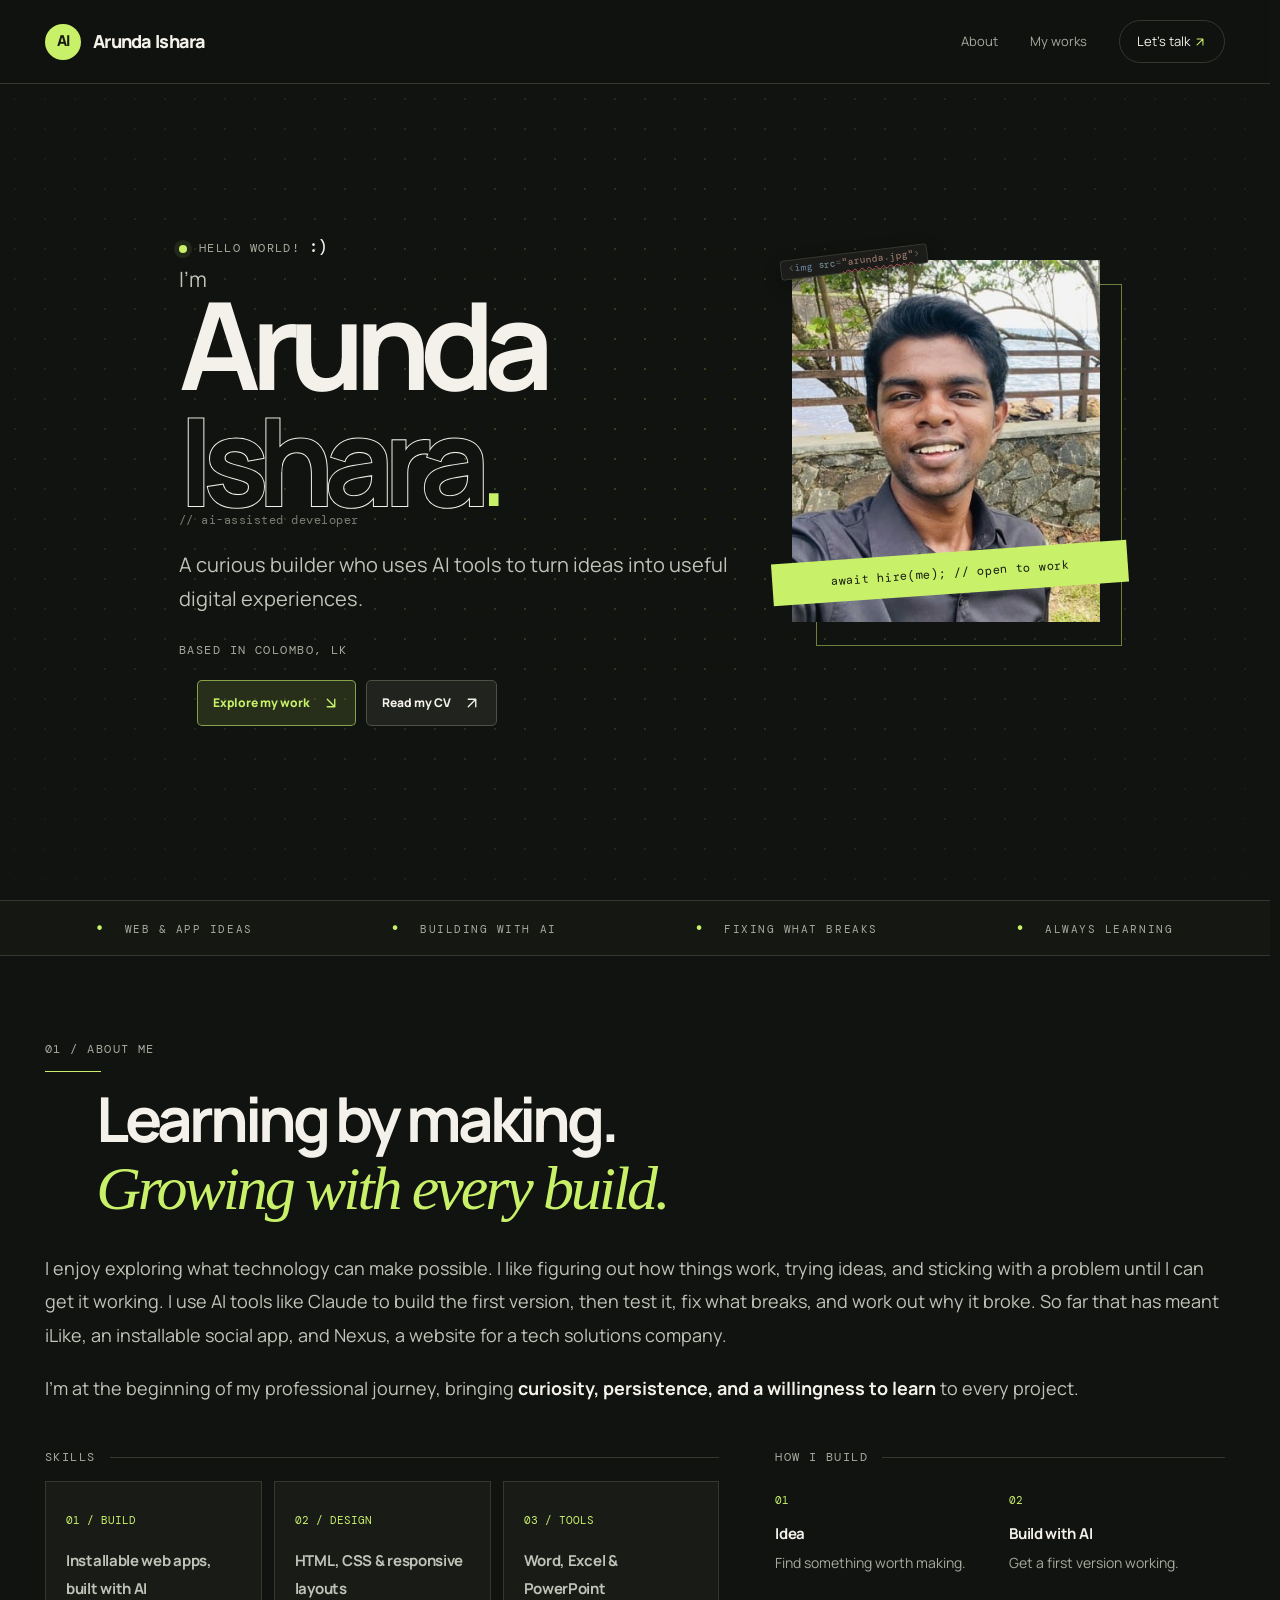
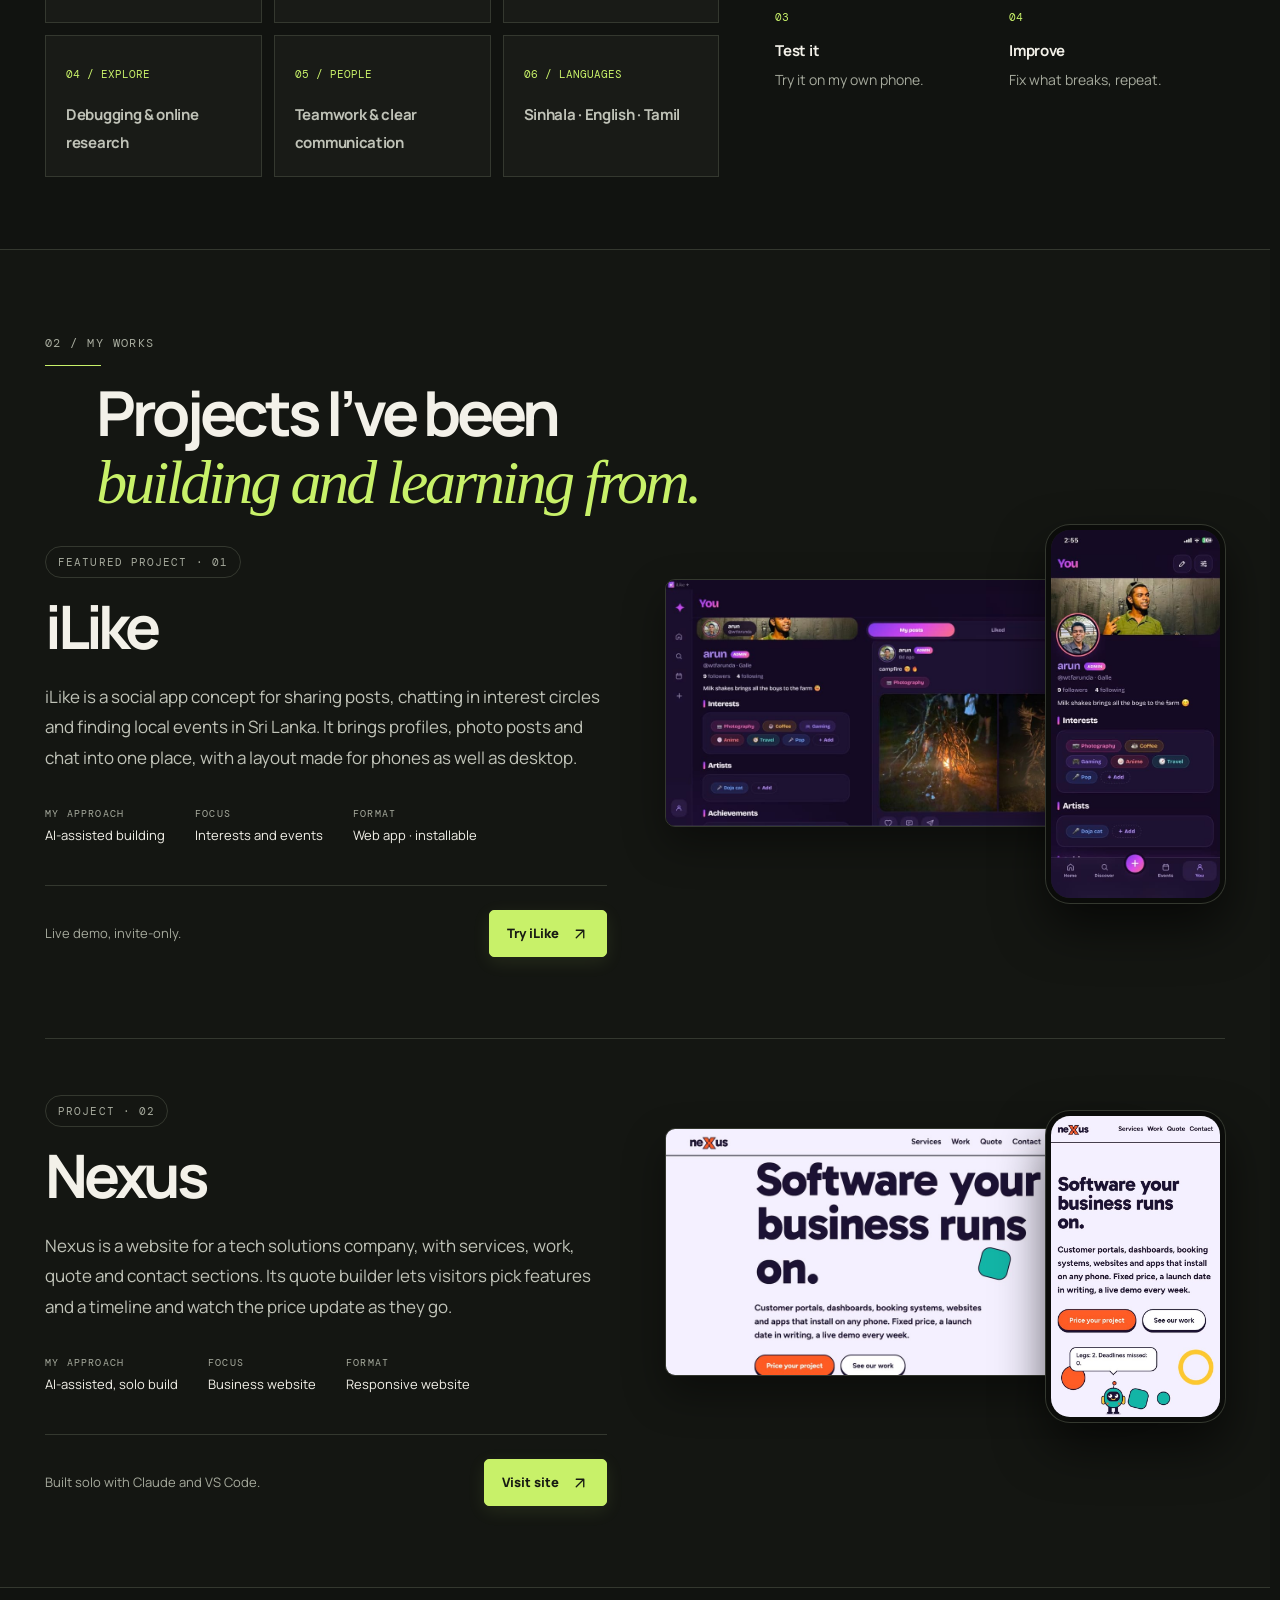
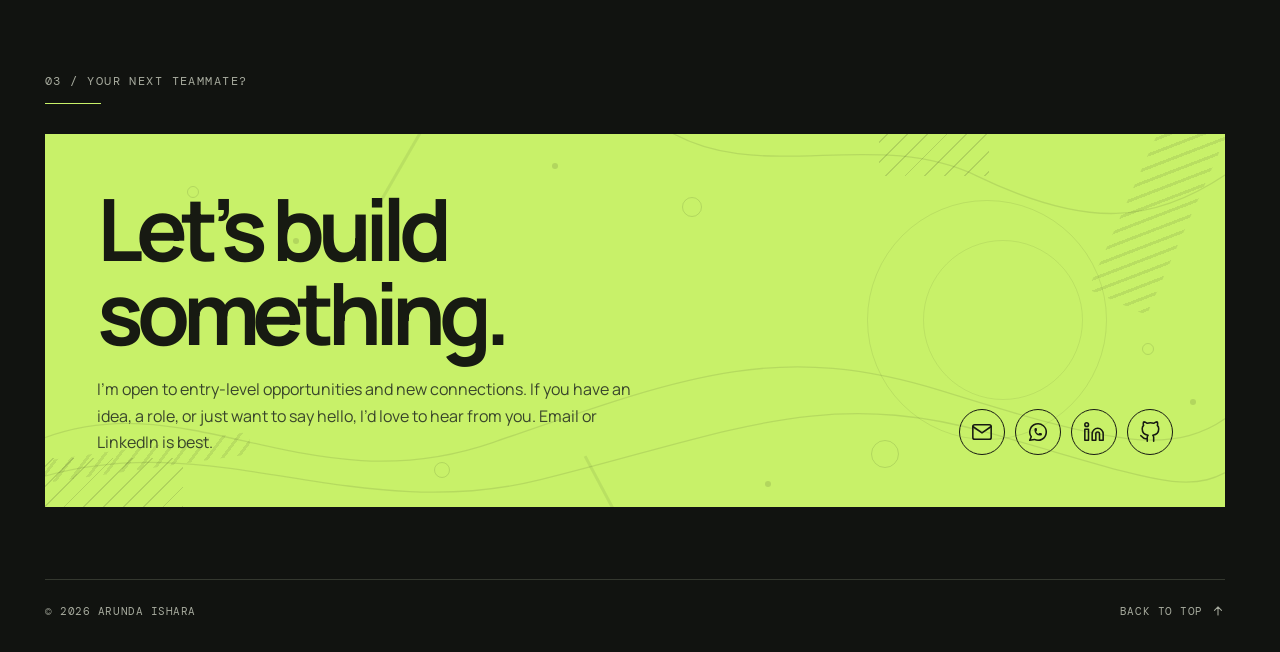
==== index.html @ 86726b2b "Add files via upload" ====
<!DOCTYPE html>
<html lang="en" class="no-js">
<head>
  <meta charset="utf-8">
  <script>
    // Hide reveal-on-scroll content only when JS runs; fall back to visible if main.js never loads
    document.documentElement.className = "js";
    setTimeout(function () {
      if (!window.__portfolioReady) document.documentElement.className = "no-js";
    }, 4000);
  </script>
  <meta name="viewport" content="width=device-width, initial-scale=1">
  <meta name="theme-color" content="#111310">
  <meta name="color-scheme" content="dark">
  <link rel="icon" href="assets/favicon.svg" type="image/svg+xml">
  <link rel="icon" href="assets/favicon-32.png" type="image/png" sizes="32x32">
  <link rel="apple-touch-icon" href="assets/apple-touch-icon.png">
  <link rel="manifest" href="manifest.webmanifest">

  <title>Arunda Ishara — AI-Assisted Developer</title>
  <meta name="description" content="Arunda Ishara from Colombo, Sri Lanka. I build web apps, websites and tools with AI. See iLike and my other work.">
  <meta property="og:title" content="Arunda Ishara — AI-Assisted Developer">
  <meta property="og:description" content="I build web apps, websites and tools with AI. See iLike and my other work.">
  <meta property="og:type" content="website">
  <meta property="og:site_name" content="Arunda Ishara">
  <meta name="twitter:card" content="summary_large_image">
  <meta name="twitter:title" content="Arunda Ishara — AI-Assisted Developer">
  <meta name="twitter:description" content="I build web apps, websites and tools with AI. See iLike and my other work.">
  <!-- Link preview (WhatsApp, Instagram, LinkedIn, etc.) -->
  <meta property="og:url" content="https://arund-dev.github.io/portfolio/">
  <meta property="og:image" content="https://arund-dev.github.io/portfolio/assets/og-image.jpg">
  <meta property="og:image:type" content="image/jpeg">
  <meta property="og:image:width" content="1200">
  <meta property="og:image:height" content="630">
  <meta property="og:image:alt" content="Arunda Ishara, AI-assisted developer from Colombo, Sri Lanka">
  <meta name="twitter:image" content="https://arund-dev.github.io/portfolio/assets/og-image.jpg">
  <link rel="canonical" href="https://arund-dev.github.io/portfolio/">
  <script type="application/ld+json">
  {
    "@context": "https://schema.org",
    "@type": "ProfilePage",
    "mainEntity": {
      "@type": "Person",
      "name": "Arunda Ishara",
      "alternateName": "Loganadan Arunda Ishara",
      "url": "https://arund-dev.github.io/portfolio/",
      "image": "https://arund-dev.github.io/portfolio/assets/photo.jpg",
      "jobTitle": "AI-Assisted Developer",
      "description": "AI-assisted developer from Colombo, Sri Lanka, building installable web apps with HTML, CSS, JavaScript and Supabase.",
      "address": { "@type": "PostalAddress", "addressLocality": "Colombo", "addressCountry": "LK" },
      "knowsAbout": ["Web development", "Progressive web apps", "HTML", "CSS", "JavaScript", "Supabase"],
      "knowsLanguage": ["Sinhala", "English", "Tamil"],
      "sameAs": [
        "https://www.linkedin.com/in/arund-dev",
        "https://github.com/arund-dev"
      ]
    }
  }
  </script>

  <link rel="preconnect" href="https://fonts.googleapis.com">
  <link rel="preconnect" href="https://fonts.gstatic.com" crossorigin>
  <!-- fonts load without blocking the first paint -->
  <link rel="stylesheet" href="https://fonts.googleapis.com/css2?family=Caveat:wght@600&family=DM+Mono:wght@400;500&family=Manrope:wght@400;500;600;700;800&family=Noto+Sans+Sinhala:wght@400&family=Noto+Sans+Tamil:wght@400&display=swap" media="print" onload="this.media='all'">
  <noscript><link rel="stylesheet" href="https://fonts.googleapis.com/css2?family=Caveat:wght@600&family=DM+Mono:wght@400;500&family=Manrope:wght@400;500;600;700;800&family=Noto+Sans+Sinhala:wght@400&family=Noto+Sans+Tamil:wght@400&display=swap"></noscript>
  <link rel="stylesheet" href="styles.css">
  <script src="main.js" defer></script>
</head>
<body>
  <a class="skip-link" href="#content">Skip to content</a>

  <!-- SVG icon sprite -->
  <svg width="0" height="0" style="position:absolute" aria-hidden="true" focusable="false">
    <symbol id="i-arrow-up-right" viewBox="0 0 24 24"><path d="M7 17 17 7M7 7h10v10"/></symbol>
    <symbol id="i-arrow-down-right" viewBox="0 0 24 24"><path d="M7 7 17 17M7 17h10V7"/></symbol>
    <symbol id="i-arrow-up" viewBox="0 0 24 24"><path d="M12 19V5m-6 6 6-6 6 6"/></symbol>
    <symbol id="i-mail" viewBox="0 0 24 24"><path d="M4 4h16c1.1 0 2 .9 2 2v12c0 1.1-.9 2-2 2H4c-1.1 0-2-.9-2-2V6c0-1.1.9-2 2-2z"/><path d="m22 6-10 7L2 6"/></symbol>
    <symbol id="i-linkedin" viewBox="0 0 24 24"><path d="M16 8a6 6 0 0 1 6 6v7h-4v-7a2 2 0 0 0-2-2 2 2 0 0 0-2 2v7h-4v-7a6 6 0 0 1 6-6z"/><rect x="2" y="9" width="4" height="12"/><circle cx="4" cy="4" r="2"/></symbol>
    <symbol id="i-github" viewBox="0 0 24 24"><path d="M9 19c-5 1.5-5-2.5-7-3m14 6v-3.87a3.37 3.37 0 0 0-.94-2.61c3.14-.35 6.44-1.54 6.44-7A5.44 5.44 0 0 0 20 4.77 5.07 5.07 0 0 0 19.91 1S18.73.65 16 2.48a13.38 13.38 0 0 0-7 0C6.27.65 5.09 1 5.09 1A5.07 5.07 0 0 0 5 4.77a5.44 5.44 0 0 0-1.5 3.78c0 5.42 3.3 6.61 6.44 7A3.37 3.37 0 0 0 9 18.13V22"/></symbol>
    <symbol id="i-whatsapp" viewBox="0 0 24 24"><path d="M3 21l1.65-3.8a9 9 0 1 1 3.4 2.9L3 21"/><path d="M9 10a.5.5 0 0 0 1 0V9a.5.5 0 0 0-1 0v1a5 5 0 0 0 5 5h1a.5.5 0 0 0 0-1h-1a.5.5 0 0 0 0 1"/></symbol>
  </svg>

  <header>
    <div class="wrap nav">
      <a class="brand" href="#top" aria-label="Arunda Ishara, home">
        <span class="brandmark">AI</span>
        <span>Arunda Ishara</span>
      </a>
      <nav class="navlinks" aria-label="Main navigation">
        <a href="#about">About</a>
        <a href="#work">My works</a>
        <a class="nav-cta" href="#contact">
          Let’s talk
          <svg class="icon accent" aria-hidden="true"><use href="#i-arrow-up-right"/></svg>
        </a>
      </nav>
    </div>
  </header>

  <main id="top">

    <!-- Intro -->
    <section class="intro" id="content" tabindex="-1" aria-label="Introduction">
      <div class="hero-bg" aria-hidden="true">
        <div class="hero-grid"></div>
        <div class="hero-glow"></div>
        <pre class="hero-code"><code><span class="c">&lt;!-- index.html --&gt;</span>
&lt;<span class="k">section</span> <span class="p">class</span>=<span class="s">"intro"</span>&gt;
  &lt;<span class="k">h1</span>&gt;Arunda Ishara&lt;/<span class="k">h1</span>&gt;
  &lt;<span class="k">p</span>&gt;curious builder&lt;/<span class="k">p</span>&gt;
&lt;/<span class="k">section</span>&gt;

<span class="c">// idea.js</span>
<span class="k">async function</span> <span class="f">buildIdea</span>(idea) {
  <span class="k">const</span> app = <span class="k">await</span> ai.<span class="f">assist</span>(idea);

  <span class="k">while</span> (!app.<span class="bug" data-fix="works" data-at=".06">wroks</span>) {
    app.<span class="f">test</span>();
    app.<span class="bug" data-fix="improve" data-at=".18">imporve</span>();
  }

  <span class="k">return</span> app.<span class="f">ship</span><span class="bug" data-fix="()" data-at=".3">(</span>;
}

<span class="c">/* styles.css */</span>
.portfolio {
  <span class="p">display</span>: <span class="bug" data-fix="grid" data-at=".42">gird</span>;
  <span class="p">gap</span>: <span class="s">24px</span>;
  <span class="p">color</span>: <span class="bug" data-fix="var(--accent)" data-at=".54">var(--acent)</span>;
}

<span class="k">const</span> me = {
  name: <span class="s">"Arunda Ishara"</span>,
  tools: [<span class="s">"AI"</span>, <span class="s">"curiosity"</span>],
  next: <span class="bug" data-fix="true" data-at=".66">ture</span>,
};

<span class="c">// TODO:</span> <span class="bug" data-fix="ship it ✓" data-at=".8">fix everything</span>
<span class="f">buildIdea</span>(me)<span class="bug" data-fix=".then(ship)" data-at=".92">.then(shpi)</span>;
<span class="term" data-text="npm run ship  ✓ shipped"></span><span class="caret"></span></code></pre>
      </div>
      <div class="wrap hero">
        <div class="hero-content">
          <div class="eyebrow mono"><span class="dot"></span>HELLO WORLD! <span class="face">:)</span></div>
          <p class="hero-im">I’m</p>
          <h1>Arunda<br><span class="outline">Ishara</span><span class="accent name-dot" aria-hidden="true">.</span></h1>
          <span class="code-comment" aria-hidden="true">// ai-assisted developer</span>
          <p class="hero-copy">
            A curious builder who uses AI tools to turn ideas into useful digital experiences.
          </p>
          <div class="hero-note mono">BASED IN COLOMBO, LK</div>
          <div class="hero-actions hero-actions--desk">
            <a class="button" href="#work">
              Explore my work
              <svg class="icon icon--lg" aria-hidden="true"><use href="#i-arrow-down-right"/></svg>
            </a>
            <a class="button secondary" href="assets/arunda-ishara-cv.pdf" target="_blank" rel="noopener noreferrer">
              Read my CV
              <svg class="icon icon--lg" aria-hidden="true"><use href="#i-arrow-up-right"/></svg>
            </a>
          </div>
        </div>

        <div class="hero-visual">
          <div class="portrait-wrap">
            <div class="portrait-frame"><img class="portrait" src="assets/photo.jpg" fetchpriority="high" width="800" height="940" alt="Portrait of Arunda Ishara with the sea behind him"></div>
            <span class="portrait-label" data-text="await hire(me); // plzz.."><span class="t-a">await hire(me); // open to work</span><span class="t-b" aria-hidden="true">await hire(me); // plzz..🥲</span></span>
            <span class="portrait-code" aria-hidden="true"><span class="c-punct">&lt;</span><span class="c-tag">img</span> <span class="c-attr">src</span><span class="c-punct">=</span><span class="c-str squiggle">"arunda.jpg"</span><span class="c-punct">&gt;</span></span>
          </div>
          <div class="hero-actions">
            <a class="button" href="#work">
              Explore my work
              <svg class="icon icon--lg" aria-hidden="true"><use href="#i-arrow-down-right"/></svg>
            </a>
            <a class="button secondary" href="assets/arunda-ishara-cv.pdf" target="_blank" rel="noopener noreferrer">
              Read my CV
              <svg class="icon icon--lg" aria-hidden="true"><use href="#i-arrow-up-right"/></svg>
            </a>
          </div>
        </div>
      </div>
    </section>

    <!-- Ticker -->
    <div class="ticker" role="group" aria-label="Skills and interests">
      <div class="wrap ticker-track">
        <span><b aria-hidden="true">•</b> WEB &amp; APP IDEAS</span>
        <span><b aria-hidden="true">•</b> BUILDING WITH AI</span>
        <span><b aria-hidden="true">•</b> FIXING WHAT BREAKS</span>
        <span><b aria-hidden="true">•</b> ALWAYS LEARNING</span>
      </div>
    </div>

    <!-- About -->
    <section class="content-section" id="about">
      <div class="wrap">
        <div class="section-head reveal">
          <div class="section-no mono">01 / ABOUT ME</div>
          <h2 class="section-title">Learning by making.<br><em>Growing with every build.</em></h2>
        </div>

        <div class="about-grid">
          <div class="about-copy reveal">
            <p>I enjoy exploring what technology can make possible. I like figuring out how things work, trying ideas, and sticking with a problem until I can get it working. I use AI tools like Claude to build the first version, then test it, fix what breaks, and work out why it broke. So far that has meant iLike, an installable social app, and Nexus, a website for a tech solutions company.</p>
            <p>I’m at the beginning of my professional journey, bringing <strong>curiosity, persistence, and a willingness to learn</strong> to every project.</p>

            <div class="about-cols">
            <div class="about-col">
            <h3 class="skills-title mono">How I build</h3>
            <ol class="how stagger">
              <li><span class="num">01</span><h4>Idea</h4><p>Find something worth making.</p></li>
              <li><span class="num">02</span><h4>Build with AI</h4><p>Get a first version working.</p></li>
              <li><span class="num">03</span><h4>Test it</h4><p>Try it on my own phone.</p></li>
              <li><span class="num">04</span><h4>Improve</h4><p>Fix what breaks, repeat.</p></li>
            </ol>

            </div>

            <div class="about-col">
            <h3 class="skills-title mono">Skills</h3>
            <div class="skill-grid stagger">
              <div class="skill">
                <span class="num">01 / BUILD</span>
                <h4><button class="skill-btn" type="button" aria-expanded="false" aria-controls="tip-build">Installable web apps, built with AI</button></h4>
                <div class="tip" id="tip-build" data-code="app.improve();
// TODO: ship it">
                  <p>Prompt, build, test, repeat. iLike runs as an installable app with a database behind it (Supabase).</p>
                </div>
              </div>
              <div class="skill">
                <span class="num">02 / DESIGN</span>
                <h4><button class="skill-btn" type="button" aria-expanded="false" aria-controls="tip-design">HTML, CSS &amp; responsive layouts</button></h4>
                <div class="tip" id="tip-design" data-code="@media (max-width: 560px)
{ .grid { gap: 8px } }">
                  <p>One layout that holds up on a small phone and a wide monitor. HTML and CSS fundamentals, and a lot of resizing the window.</p>
                </div>
              </div>
              <div class="skill">
                <span class="num">03 / TOOLS</span>
                <h4><button class="skill-btn" type="button" aria-expanded="false" aria-controls="tip-tools">Word, Excel &amp; PowerPoint</button></h4>
                <div class="tip" id="tip-tools" data-code="=SUM(B2:B9)
=AVERAGE(C2:C9)">
                  <p>Documents, spreadsheets and slide decks that are tidy, clear and finished on time.</p>
                </div>
              </div>
              <div class="skill">
                <span class="num">04 / EXPLORE</span>
                <h4><button class="skill-btn" type="button" aria-expanded="false" aria-controls="tip-explore">Debugging &amp; online research</button></h4>
                <div class="tip" id="tip-explore" data-code="try { fix(); }
catch { search(); }">
                  <p>When something breaks I read the docs, search for answers, and keep trying until it runs.</p>
                </div>
              </div>
              <div class="skill">
                <span class="num">05 / PEOPLE</span>
                <h4><button class="skill-btn" type="button" aria-expanded="false" aria-controls="tip-people">Teamwork &amp; clear communication</button></h4>
                <div class="tip" id="tip-people" data-code="git pull --rebase
// stay in sync">
                  <p>I listen first, ask when I’m unsure, and keep people updated on how things are going.</p>
                </div>
              </div>
              <div class="skill">
                <span class="num">06 / LANGUAGES</span>
                <h4><button class="skill-btn" type="button" aria-expanded="false" aria-controls="tip-lang">Sinhala · English · Tamil</button></h4>
                <div class="tip" id="tip-lang" data-code="say(&quot;ආයුබෝවන්&quot;);
say(&quot;வணக்கம்&quot;);">
                  <p>I can work and chat in all three, which helps when talking to different people.</p>
                </div>
              </div>
            </div>
            </div>
            </div>
          </div>
        </div>
      </div>
    </section>

    <!-- Work -->
    <section class="content-section" id="work">
      <div class="wrap">
        <div class="section-head reveal">
          <div class="section-no mono">02 / MY WORKS</div>
          <h2 class="section-title">Projects I’ve been<br><em>building and learning from.</em></h2>
        </div>

        <article class="project reveal">
          <span class="project-tag">FEATURED PROJECT · 01</span>

          <div class="project-title">
            <h3>iLike</h3>
          </div>

          <p class="project-description">
            iLike is a social app concept for sharing posts, chatting in interest circles and finding local events in Sri Lanka. It brings profiles, photo posts and chat into one place, with a layout made for phones as well as desktop.
          </p>

          <div class="project-meta">
            <div><span>MY APPROACH</span><span>AI-assisted building</span></div>
            <div><span>FOCUS</span><span>Interests and events</span></div>
            <div><span>FORMAT</span><span>Web app · installable</span></div>
          </div>

          <div class="project-showcase">
            <div class="shot-desktop">
              <button class="shot-open" type="button" aria-label="Enlarge screenshot: iLike on desktop">
                <img src="assets/ilike-desktop.jpg" width="1100" height="578" alt="iLike desktop profile with a post and photos" loading="lazy">
              </button>
            </div>
            <div class="shot-phone">
              <button class="shot-open" type="button" aria-label="Enlarge screenshot: iLike on mobile">
                <img src="assets/ilike-profile.jpg" width="440" height="953" alt="iLike mobile profile screen showing interests and artists" loading="lazy">
              </button>
            </div>
          </div>

          <div class="project-bottom">
            <p>Live demo, invite-only.</p>
            <a class="text-link" href="https://iliketeam.github.io/landing/" target="_blank" rel="noopener noreferrer">
              Try iLike
              <svg class="icon icon--lg" aria-hidden="true"><use href="#i-arrow-up-right"/></svg>
            </a>
          </div>
        </article>

        <article class="project project--nexus reveal">
          <span class="project-tag">PROJECT · 02</span>

          <div class="project-title">
            <h3>Nexus</h3>
          </div>

          <p class="project-description">
            Nexus is a website for a tech solutions company, with services, work, quote and contact sections. Its quote builder lets visitors pick features and a timeline and watch the price update as they go.
          </p>

          <div class="project-meta">
            <div><span>MY APPROACH</span><span>AI-assisted, solo build</span></div>
            <div><span>FOCUS</span><span>Business website</span></div>
            <div><span>FORMAT</span><span>Responsive website</span></div>
          </div>

          <div class="project-showcase">
            <div class="shot-desktop">
              <button class="shot-open" type="button" aria-label="Enlarge screenshot: Nexus on desktop">
                <img src="assets/nexus-desktop.jpg" width="1100" height="578" alt="Nexus home page with the headline Software your business runs on" loading="lazy">
              </button>
            </div>
            <div class="shot-phone">
              <button class="shot-open" type="button" aria-label="Enlarge screenshot: Nexus on mobile">
                <img src="assets/nexus-mobile.jpg" width="600" height="1039" alt="Nexus home page on a phone" loading="lazy">
              </button>
            </div>
          </div>

          <div class="project-bottom">
            <p>Built solo with Claude and VS Code.</p>
            <a class="text-link" href="https://nexusportalsteam-maker.github.io/nexus-portals/" target="_blank" rel="noopener noreferrer">
              Visit site
              <svg class="icon icon--lg" aria-hidden="true"><use href="#i-arrow-up-right"/></svg>
            </a>
          </div>
        </article>
      </div>
    </section>

    <!-- Contact -->
    <section class="content-section contact-section" id="contact">
      <div class="wrap">
        <div class="section-head reveal">
          <div class="section-no mono">03 / YOUR NEXT TEAMMATE?</div>
        </div>

        <div class="contact-panel reveal">
          <div class="contact-art" aria-hidden="true">
            <svg class="art-curves" viewBox="0 0 1000 400" preserveAspectRatio="none" focusable="false">
              <path d="M-10 330C120 260 220 400 380 330S620 220 760 275 960 350 1010 295"/>
              <path d="M-10 370C140 310 260 420 420 370S660 270 800 320 970 390 1010 355"/>
              <path d="M520-10C600 60 700-10 790 45S940 100 1010 35"/>
            </svg>
            <span class="art-strip art-strip--a"></span>
            <span class="art-strip art-strip--b"></span>
            <span class="art-bar art-bar--a"></span>
            <span class="art-bar art-bar--b"></span>
            <span class="art-lines art-lines--a"></span>
            <span class="art-lines art-lines--b"></span>
            <span class="art-ring art-ring--1"></span>
            <span class="art-ring art-ring--2"></span>
            <span class="art-ring art-ring--3"></span>
            <span class="art-ring art-ring--4"></span>
            <span class="art-ring art-ring--5"></span>
            <span class="art-dot art-dot--1"></span>
            <span class="art-dot art-dot--2"></span>
            <span class="art-dot art-dot--3"></span>
            <span class="art-dot art-dot--4"></span>
          </div>
          <div class="contact-copy">
            <h2>Let’s build<br>something.</h2>
            <p>I’m open to entry-level opportunities and new connections. If you have an idea, a role, or just want to say hello, I’d love to hear from you. Email or LinkedIn is best.</p>
          </div>
          <div class="contact-actions">
            <div class="socials" aria-label="Contact and profiles">
              <a href="mailto:arunishara530@gmail.com" aria-label="Email me" title="Email"><svg class="icon" aria-hidden="true"><use href="#i-mail"/></svg></a>
              <a href="https://wa.me/94742547118?text=Hi%20Arunda%2C%20I%20found%20your%20portfolio" target="_blank" rel="noopener noreferrer" aria-label="Message me on WhatsApp" title="WhatsApp"><svg class="icon" aria-hidden="true"><use href="#i-whatsapp"/></svg></a>
              <a href="https://www.linkedin.com/in/arund-dev" target="_blank" rel="noopener noreferrer" aria-label="LinkedIn" title="LinkedIn"><svg class="icon" aria-hidden="true"><use href="#i-linkedin"/></svg></a>
              <a href="https://github.com/arund-dev" target="_blank" rel="noopener noreferrer" aria-label="GitHub" title="GitHub"><svg class="icon" aria-hidden="true"><use href="#i-github"/></svg></a>
            </div>
          </div>
        </div>
      </div>
    </section>

  </main>

  <footer class="wrap">
    <span>© 2026 ARUNDA ISHARA</span>
    <a href="#top">
      BACK TO TOP
      <svg class="icon" aria-hidden="true"><use href="#i-arrow-up"/></svg>
    </a>
  </footer>

</body>
</html>
---- styles.css ----
/* ==========================================================================
   Arunda Ishara — Portfolio
   ========================================================================== */

/* --------------------------------------------------------------------------
   1. Tokens
   -------------------------------------------------------------------------- */
:root {
  --bg: #111310;
  --panel: #191b17;
  --panel-2: #20231e;
  --ink: #f3f1e9;
  --soft: #c0c3b8;
  --muted: #a6aa9d;
  --line: #34382f;
  --accent: #c8f169;
  --accent-hover: #d8ff8a;
  --accent-ink: #171a12;

  --serif: Georgia, serif;
  --sans: Manrope, Arial, sans-serif;
  --mono: "DM Mono", "Noto Sans Sinhala", "Noto Sans Tamil", monospace;

  --max: 1180px;
  --header-h: 84px;
}

/* --------------------------------------------------------------------------
   2. Base
   -------------------------------------------------------------------------- */
*,
*::before,
*::after {
  box-sizing: border-box;
}

html {
  scroll-behavior: smooth;
  scroll-padding-top: 90px;
  scrollbar-gutter: stable; /* page doesn't shift sideways when the pop-up locks scrolling */
  color-scheme: dark; /* dark scrollbars, form controls and overscroll */
  scrollbar-width: thin;
  scrollbar-color: #3b4034 var(--bg);
}

/* Safari / older browsers: same dark, slim scrollbar */
::-webkit-scrollbar {
  width: 12px;
  height: 12px;
}

::-webkit-scrollbar-track {
  background: var(--bg);
}

::-webkit-scrollbar-thumb {
  background: #3b4034;
  border: 3px solid var(--bg);
  border-radius: 99px;
}

::-webkit-scrollbar-thumb:hover {
  background: #565d4a;
}

/* No lonely last word on a line */
main p,
main li {
  text-wrap: pretty;
}

.skip-link {
  position: absolute;
  z-index: 100;
  top: -80px;
  left: 12px;
  padding: 10px 16px;
  background: var(--accent);
  color: var(--accent-ink);
  font: 12px var(--mono);
  text-decoration: none;
}

.skip-link:focus {
  top: 12px;
}

#content:focus,
[tabindex="-1"]:focus {
  outline: none;
}

body {
  margin: 0;
  overflow-x: clip;
  background: var(--bg);
  color: var(--ink);
  font-family: var(--sans);
  font-size: 16px;
  line-height: 1.65;
  -webkit-font-smoothing: antialiased;
}

a {
  color: inherit;
  text-decoration: none;
}

button {
  font: inherit;
}

::selection {
  background: var(--accent);
  color: var(--accent-ink);
}

/* --------------------------------------------------------------------------
   3. Utilities & shared components
   -------------------------------------------------------------------------- */
.wrap {
  width: min(var(--max), calc(100% - 64px));
  margin: auto;
}

.mono {
  font: 12px var(--mono);
  letter-spacing: 0.12em;
  text-transform: uppercase;
  color: var(--muted);
}

.accent {
  color: var(--accent);
}

/* Inline SVG icons (see sprite in index.html) */
.icon {
  display: inline-block;
  flex-shrink: 0;
  width: 14px;
  height: 14px;
  vertical-align: middle;
  fill: none;
  stroke: currentColor;
  stroke-width: 1.8;
  stroke-linecap: round;
  stroke-linejoin: round;
}

.icon--lg {
  width: 18px;
  height: 18px;
}

/* Buttons */
.button {
  display: inline-flex;
  align-items: center;
  justify-content: center;
  gap: 12px;
  padding: 14px 20px;
  border: 1px solid #c8f16999;
  border-radius: 5px;
  background: #c8f16920;
  color: var(--accent);
  font-size: 13px;
  font-weight: 800;
  transition: transform 0.2s, background 0.2s, border-color 0.2s, color 0.2s;
}

@media (hover: hover) {
  .button:hover {
    transform: translateY(-3px);
    border-color: var(--accent);
    background: var(--accent);
    color: var(--accent-ink);
  }
}

.button.secondary {
  border-color: #4b5144;
  background: var(--panel-2);
  color: var(--ink);
}

@media (hover: hover) {
  .button.secondary:hover {
    border-color: var(--accent);
    background: #c8f16914;
    color: var(--accent);
  }
}

/* Scroll-reveal (toggled by main.js) */
:where(.js) .reveal {
  opacity: 0;
  transform: translateY(22px);
  transition: opacity 0.7s ease, transform 0.7s cubic-bezier(0.2, 0.7, 0.2, 1);
}

.reveal.visible {
  opacity: 1;
  transform: none;
}

/* --------------------------------------------------------------------------
   4. Header & navigation
   -------------------------------------------------------------------------- */
header {
  position: sticky;
  top: 0;
  z-index: 20;
  display: flex;
  align-items: center;
  height: var(--header-h);
  border-bottom: 1px solid var(--line);
  background: rgba(17, 19, 16, 0.88);
  backdrop-filter: blur(18px);
  transition: background 0.3s, box-shadow 0.3s;
}

/* Once you leave the top: denser bar, smaller brand (height stays fixed so the page never jumps) */
header.scrolled {
  background: rgba(17, 19, 16, 0.95);
  box-shadow: 0 10px 30px #0006;
}

.nav {
  display: flex;
  align-items: center;
  justify-content: space-between;
  gap: 24px;
}

.brand {
  display: flex;
  align-items: center;
  gap: 12px;
  font-size: 18px;
  font-weight: 800;
  letter-spacing: -0.04em;
  transition: font-size 0.3s;
}

header.scrolled .brand {
  font-size: 16px;
}

.brandmark {
  display: grid;
  place-items: center;
  width: 36px;
  height: 36px;
  border-radius: 50%;
  background: var(--accent);
  color: var(--accent-ink);
  font-size: 15px;
  font-weight: 800;
  transition: width 0.3s, height 0.3s, font-size 0.3s;
}

header.scrolled .brandmark {
  width: 30px;
  height: 30px;
  font-size: 13px;
}

.navlinks {
  display: flex;
  align-items: center;
  gap: 32px;
}

.navlinks a {
  font-size: 13px;
  color: var(--muted);
  transition: color 0.2s;
}

@media (hover: hover) {
  .navlinks a:hover {
    color: var(--accent);
  }
}

/* "You are here" state for the section links (colour only, no growing line) */
.navlinks a:not(.nav-cta) {
  padding: 6px 0;
}

.navlinks a.active {
  color: var(--ink);
}

.navlinks .nav-cta.active {
  border-color: var(--accent);
  color: var(--accent);
}

@media (hover: hover) {
  .navlinks .nav-cta.active:hover {
    color: var(--accent-ink);
  }
}

.navlinks .nav-cta {
  padding: 10px 17px;
  border: 1px solid var(--line);
  border-radius: 999px;
  color: var(--ink);
}

@media (hover: hover) {
  .navlinks .nav-cta:hover {
    background: var(--accent);
    border-color: var(--accent);
    color: var(--accent-ink);
  }
}

/* --------------------------------------------------------------------------
   5. Hero
   -------------------------------------------------------------------------- */
.hero {
  display: grid;
  grid-template-columns: 1.12fr 0.88fr;
  align-items: center;
  gap: clamp(40px, 7vw, 110px);
  min-height: calc(100vh - var(--header-h));
  min-height: calc(100svh - var(--header-h));
  padding-top: 72px;
  padding-bottom: 90px;
}

.eyebrow {
  margin-bottom: 10px;
}

.dot {
  display: inline-block;
  width: 8px;
  height: 8px;
  margin-right: 12px;
  border-radius: 50%;
  background: var(--accent);
  box-shadow: 0 0 0 5px #c8f16918;
  vertical-align: middle;
}

/* The :) smiley, in the monospace font so it reads as a clean smile */
.face {
  font-family: var(--mono);
  font-size: 1.25em;
  font-weight: 500;
  line-height: 1;
  letter-spacing: 0.04em;
  text-transform: none;
  color: var(--ink);
}

.hero h1 {
  margin: -0.06em 0 0; /* pulls the name (and everything under it) up toward "I'm" */
  font-size: clamp(64px, 10.5vw, 148px);
  font-weight: 700;
  line-height: 0.95;
  letter-spacing: -0.085em;
}

.hero h1 .outline {
  /* The fill matches the page background and is painted over the stroke,
     so where letters overlap you don't see the inner outlines. */
  color: var(--bg);
  -webkit-text-stroke: 2px var(--ink);
  paint-order: stroke fill;
  stroke-linejoin: round;
}

/* Blinking full stop after the name, and the glitch-in on page load */
.hero h1 {
  animation: name-glitch-in 0.7s steps(1, end) 0.15s backwards;
}

.hero h1 .name-dot {
  display: inline-block;
  margin-left: 2px;
  font-size: 0.85em;            /* a bit smaller */
  transform: scaleX(0.75);      /* a quarter narrower, so not a perfect square */
  transform-origin: 0 50%;
  animation: name-dot-blink 1.1s steps(1, end) infinite;
}

@keyframes name-dot-blink {
  0%, 55% { opacity: 1; }
  56%, 100% { opacity: 0; }
}

@keyframes name-glitch-in {
  0%   { opacity: 0; transform: translateX(-56px) skewX(-12deg); clip-path: inset(0 0 60% 0); }
  15%  { opacity: 1; transform: translateX(16px) skewX(8deg); clip-path: inset(40% 0 0 0); text-shadow: -5px 0 var(--accent); }
  30%  { transform: translateX(-10px) skewX(-4deg); clip-path: inset(-10% -10% 25% -10%); text-shadow: 5px 0 var(--accent); }
  45%  { transform: translateX(6px) skewX(2deg); clip-path: inset(15% -10% -10% -10%); text-shadow: -3px 0 var(--accent); }
  60%  { transform: translateX(-3px); clip-path: inset(-10%); text-shadow: 2px 0 var(--accent); }
  80%  { transform: translateX(1px); text-shadow: none; }
  100% { opacity: 1; transform: none; }
}

/* Small mono comment tucked under the name (the negative margin cancels
   the empty space below the letters) */
.code-comment {
  display: block;
  margin-top: 1px;
  font: 400 12px/1 var(--mono);
  letter-spacing: 0.04em;
  color: var(--muted);
  opacity: 0.7;
  user-select: none;
}

.code-comment + .hero-copy {
  margin-top: 22px;
}

@media (min-width: 801px) {
  .code-comment {
    margin-top: calc(-1 * clamp(0px, 0.3vw, 3px));
  }
}

.hero-im {
  margin: 0;
  color: var(--soft);
  font-size: clamp(17px, 1.7vw, 21px);
  line-height: 1.3;
}

.hero-copy {
  max-width: 550px;
  margin: 28px 0 0;
  color: var(--soft);
  font-size: clamp(17px, 1.7vw, 20px);
  line-height: 1.7;
}

.hero-actions {
  display: flex;
  flex-wrap: wrap;
  justify-content: center;
  gap: 10px;
  margin-top: 40px;
  padding-right: 22px; /* lines up with the photo, not its outline */
}

.hero-actions--desk {
  display: none;
}

.hero-actions .button {
  flex: 1 1 auto;
  padding: 12px 15px;
  font-size: 12px;
}

.hero-note {
  margin-top: 42px;
  font-size: 12px;
  color: var(--muted);
}

/* Portrait */
.hero-visual {
  justify-self: end;
  width: 100%;
  max-width: 440px;
}

.portrait-wrap {
  position: relative;
  padding: 0 22px 24px 0;
}

.portrait-wrap::before {
  content: "";
  position: absolute;
  inset: 24px 0 0 24px;
  z-index: 0;
  border: 1px solid #c8f16980;
  animation: frame-glow 4.5s ease-in-out infinite;
}

/* The green outline slowly breathes */
@keyframes frame-glow {
  0%, 100% { border-color: #c8f16966; box-shadow: 0 0 0 transparent; }
  50% { border-color: #c8f169cc; box-shadow: 0 0 26px #c8f16933, inset 0 0 20px #c8f16912; }
}

.portrait-frame {
  position: relative;
  z-index: 1;
  overflow: hidden;
  aspect-ratio: 4 / 4.7;
  background: var(--panel);
}

/* A soft light sweep that passes over the photo every few seconds */
.portrait-frame::after {
  content: "";
  position: absolute;
  inset: 0;
  z-index: 2;
  background: linear-gradient(105deg, transparent 38%, #ffffff1c 50%, transparent 62%);
  transform: translateX(-120%);
  animation: photo-sheen 8s ease-in-out infinite;
  pointer-events: none;
}

@keyframes photo-sheen {
  0%, 62% { transform: translateX(-120%); }
  86%, 100% { transform: translateX(120%); }
}

.portrait {
  position: relative;
  z-index: 1;
  display: block;
  width: 100%;
  height: 100%;
  object-fit: cover;
  object-position: center 40%;
  filter: saturate(0.82);
}

.portrait-label {
  position: absolute;
  z-index: 2;
  left: -20px;
  right: -6px; /* reaches just past the green outline */
  bottom: 52px;
  padding: 13px 17px;
  text-align: center;
  background: var(--accent);
  color: var(--accent-ink);
  font: 12px var(--mono);
  letter-spacing: 0.06em;
  white-space: nowrap;
  transform: rotate(-4deg);
  animation: strip-flicker 6s steps(1, end) infinite;
}

/* Red / cyan copies of the text that flash in during glitch bursts */
.portrait-label::before,
.portrait-label::after {
  content: attr(data-text);
  content: attr(data-text) / "";
  position: absolute;
  inset: 0;
  padding: inherit;
  opacity: 0;
  pointer-events: none;
}

.portrait-label::before {
  color: #ff2d6f;
  animation: strip-ghost-a 6s steps(1, end) infinite;
}

.portrait-label::after {
  color: #2de2ff;
  animation: strip-ghost-b 6s steps(1, end) infinite;
}

/* Two glitch bursts per 6s: "open to work" glitches into "plzzz", that holds for 0.75s, then it glitches back */
@keyframes strip-flicker {
  0% { transform: rotate(-4deg); opacity: 1; }
  77% { opacity: 0.45; }
  77.5% { opacity: 1; }
  78% { transform: rotate(-4deg) translate(-3px, 0) skewX(-8deg); }
  79% { transform: rotate(-4deg) translate(3px, 1px) skewX(6deg); opacity: 0.8; }
  80% { transform: rotate(-4deg) translate(-2px, 0); opacity: 1; }
  80.5% { transform: rotate(-4deg) translate(2px, -1px) skewX(-4deg); }
  81% { transform: rotate(-4deg); opacity: 1; }
  93.5% { opacity: 0.45; }
  94% { opacity: 1; }
  94.5% { transform: rotate(-4deg) translate(-3px, 0) skewX(-8deg); }
  95.5% { transform: rotate(-4deg) translate(3px, 1px) skewX(6deg); opacity: 0.8; }
  96.5% { transform: rotate(-4deg) translate(-2px, 0); opacity: 1; }
  97% { transform: rotate(-4deg) translate(2px, -1px) skewX(-4deg); }
  97.5% { transform: rotate(-4deg); opacity: 1; }
  100% { transform: rotate(-4deg); opacity: 1; }
}

@keyframes strip-text-a {
  0%, 78.9% { opacity: 1; }
  79%, 95.4% { opacity: 0; }
  95.5%, 100% { opacity: 1; }
}

@keyframes strip-text-b {
  0%, 78.9% { opacity: 0; }
  79%, 95.4% { opacity: 1; }
  95.5%, 100% { opacity: 0; }
}

@keyframes strip-ghost-a {
  0% { opacity: 0; }
  77.5% { opacity: 1; transform: translate(-3px, 0); clip-path: inset(0 0 55% 0); }
  78.5% { opacity: 1; transform: translate(3px, 0); clip-path: inset(45% 0 0 0); }
  79.5% { opacity: 1; transform: translate(-2px, 0); clip-path: inset(20% 0 40% 0); }
  80.5% { opacity: 1; transform: translate(-3px, 0); clip-path: inset(0 0 30% 0); }
  81.5% { opacity: 0; }
  94% { opacity: 1; transform: translate(-3px, 0); clip-path: inset(0 0 55% 0); }
  95% { opacity: 1; transform: translate(3px, 0); clip-path: inset(45% 0 0 0); }
  96% { opacity: 1; transform: translate(-2px, 0); clip-path: inset(20% 0 40% 0); }
  97% { opacity: 1; transform: translate(-3px, 0); clip-path: inset(0 0 30% 0); }
  98% { opacity: 0; }
}

@keyframes strip-ghost-b {
  0% { opacity: 0; }
  77.5% { opacity: 1; transform: translate(3px, 0); clip-path: inset(50% 0 0 0); }
  78.5% { opacity: 1; transform: translate(-3px, 0); clip-path: inset(0 0 50% 0); }
  79.5% { opacity: 1; transform: translate(2px, 0); clip-path: inset(55% 0 5% 0); }
  80.5% { opacity: 1; transform: translate(3px, 0); clip-path: inset(40% 0 0 0); }
  81.5% { opacity: 0; }
  94% { opacity: 1; transform: translate(3px, 0); clip-path: inset(50% 0 0 0); }
  95% { opacity: 1; transform: translate(-3px, 0); clip-path: inset(0 0 50% 0); }
  96% { opacity: 1; transform: translate(2px, 0); clip-path: inset(55% 0 5% 0); }
  97% { opacity: 1; transform: translate(3px, 0); clip-path: inset(40% 0 0 0); }
  98% { opacity: 0; }
}

.portrait-label .t-a,
.portrait-label .t-b {
  display: block;
  animation: 6s steps(1, end) infinite;
}

.portrait-label .t-a { animation-name: strip-text-a; }

.portrait-label .t-b {
  position: absolute;
  inset: 0;
  padding: inherit;
  opacity: 0;
  animation-name: strip-text-b;
}

/* Editor-style title: <img src="..."> with a VS Code error squiggle */
.portrait-code {
  position: absolute;
  z-index: 2;
  left: -12px;
  top: -8px;
  padding: 4px 7px;
  border: 1px solid var(--line);
  border-radius: 3px;
  background: #1c1d1a;
  box-shadow: 0 6px 18px #0005;
  color: #8b8f84;
  font: 9.5px/1 var(--mono);
  white-space: nowrap;
  transform: rotate(-7deg);
}

.c-punct { color: #5f6358; }
.c-tag   { color: #6f8aa6; }
.c-attr  { color: #7f9aa8; }
.c-str   { color: #a98577; }

.squiggle {
  text-decoration-line: underline;
  text-decoration-style: wavy;
  text-decoration-color: #b85555;
  text-decoration-thickness: 1px;
  text-underline-offset: 4px;
}

/* --------------------------------------------------------------------------
   5b. Intro background: faint "broken code" that gets fixed while scrolling
   -------------------------------------------------------------------------- */
.intro {
  position: relative;
  overflow: hidden;
}

.intro .hero {
  position: relative;
  z-index: 1;
}

.hero-bg {
  position: absolute;
  inset: 0;
  background: radial-gradient(60% 70% at 82% 38%, #c8f16910, transparent 70%);
  pointer-events: none;
}

.hero-code {
  position: absolute;
  bottom: 20px; /* anchored low so the blinking cursor ends up below the photo */
  right: 0;
  width: 62%;
  margin: 0;
  padding-right: 28px;
  color: #c8f1692c;
  font: 13.5px/1.7 var(--mono);
  text-align: right;
  white-space: pre;
  /* fade out toward the text on the left and at the top/bottom edges */
  -webkit-mask-image:
    linear-gradient(to right, transparent 0, #000 45%),
    linear-gradient(to bottom, transparent 0, #000 8%, #000 94%, transparent 100%);
  -webkit-mask-composite: source-in;
  mask-image:
    linear-gradient(to right, transparent 0, #000 45%),
    linear-gradient(to bottom, transparent 0, #000 8%, #000 94%, transparent 100%);
  mask-composite: intersect;
  /* --p (0 → 1) is set by main.js from the scroll position */
  transform: translateY(calc(var(--p, 0) * -60px));
}

/* Hidden on desktop (the dot grid replaces it) */
@media (min-width: 801px) {
  .hero-code {
    display: none !important;
  }
}

/* Hidden on phones held sideways (landscape); portrait is unchanged */
@media (orientation: landscape) and (max-height: 500px) {
  .hero-code {
    display: none !important;
  }
}

/* Variants of the site's lime green */
.hero-code .k { color: #c8f1695a; }
.hero-code .s { color: #a6cf5a4c; }
.hero-code .f { color: #e2fa9c52; }
.hero-code .p { color: #c8f1693c; }
.hero-code .c { color: #c8f16924; }

/* A typo: red and squiggly until the page "fixes" it on scroll */
.hero-code .bug {
  color: #ff787870;
  text-decoration-line: underline;
  text-decoration-style: wavy;
  text-decoration-color: #ff787890;
  text-decoration-thickness: 1px;
  text-underline-offset: 3px;
}

.hero-code .bug.fixed {
  color: #c8f1698a;
  text-decoration: none;
  animation: bug-fixed 0.7s ease-out;
}

@keyframes bug-fixed {
  from { background: #c8f16955; }
  to   { background: transparent; }
}

/* Terminal line that types itself once every typo is fixed (main.js) */
.hero-code .term {
  color: #c8f1698a;
}

.hero-code .term::before {
  content: "$ ";
  color: #c8f16952;
}

.caret {
  display: inline-block;
  width: 8px;
  height: 1.15em;
  margin-left: 3px;
  background: #c8f169a0;
  box-shadow: 0 0 8px #c8f16944;
  vertical-align: text-bottom;
  animation: caret-blink 1.1s steps(1, end) infinite;
}

@keyframes caret-blink {
  50% { opacity: 0; }
}

/* --------------------------------------------------------------------------
   6. Ticker
   -------------------------------------------------------------------------- */
.ticker {
  overflow: hidden;
  padding: 19px 0;
  border-top: 1px solid var(--line);
  border-bottom: 1px solid var(--line);
  background: #151713;
}

.ticker-track {
  display: flex;
  justify-content: space-around;
  gap: 36px;
  white-space: nowrap;
  color: var(--muted);
  font: 11px var(--mono);
  letter-spacing: 0.14em;
  text-transform: uppercase;
}

.ticker b {
  display: inline-block;
  padding-right: 12px;
  color: var(--accent);
  font-family: Arial, sans-serif;
  font-size: 16px;
  font-weight: 700;
  line-height: 1;
}

/* Duplicate set added by main.js; only shown for the mobile marquee */
.ticker-clone {
  display: none;
}

@keyframes marquee {
  to {
    transform: translateX(-50%);
  }
}

/* --------------------------------------------------------------------------
   7. Content sections (shared)
   -------------------------------------------------------------------------- */
.content-section {
  padding: 116px 0 72px;
  border-bottom: 1px solid var(--line);
}

.section-head {
  display: grid;
  grid-template-columns: 0.45fr 1fr;
  gap: 30px;
  margin-bottom: 30px;
}

.section-no {
  padding-top: 9px;
}

/* Rhythm: the section number draws a short line, then the title follows a beat later */
.section-no::after {
  content: "";
  display: block;
  width: 0;
  height: 1px;
  margin-top: 14px;
  background: var(--accent);
  transition: width 0.9s cubic-bezier(0.2, 0.7, 0.2, 1) 0.25s;
}

.section-head.visible .section-no::after {
  width: 56px;
}

:where(.js) .section-head.reveal .section-title {
  opacity: 0;
  transform: translateY(16px);
  transition: opacity 0.7s ease 0.15s, transform 0.7s cubic-bezier(0.2, 0.7, 0.2, 1) 0.15s;
}

.section-head.reveal.visible .section-title {
  opacity: 1;
  transform: none;
}

/* Alternate section tone so the page has a beat: about (dark) / work (lifted) / contact (panel) */
#work {
  background: #141612;
}

/* Cards in a .stagger group rise one after another (main.js adds .visible) */
:where(.js) .stagger > * {
  opacity: 0;
}

.stagger.visible > * {
  opacity: 1;
  animation: rise 0.7s cubic-bezier(0.2, 0.7, 0.2, 1) backwards;
}

.stagger.visible > :nth-child(1) { animation-delay: 0s; }
.stagger.visible > :nth-child(2) { animation-delay: 0.08s; }
.stagger.visible > :nth-child(3) { animation-delay: 0.16s; }
.stagger.visible > :nth-child(4) { animation-delay: 0.24s; }
.stagger.visible > :nth-child(5) { animation-delay: 0.32s; }
.stagger.visible > :nth-child(6) { animation-delay: 0.4s; }

@keyframes rise {
  from { opacity: 0; transform: translateY(22px); }
  to { opacity: 1; transform: none; }
}

.section-title {
  max-width: 760px;
  margin: 0;
  font-size: clamp(36px, 5vw, 62px);
  line-height: 1.08;
  letter-spacing: -0.065em;
  text-wrap: balance;
}

.section-title em {
  font-family: var(--serif);
  font-weight: 400;
  letter-spacing: -0.05em;
  color: var(--accent);
}

/* --------------------------------------------------------------------------
   8. About & skills
   -------------------------------------------------------------------------- */
.about-grid {
  display: grid;
  grid-template-columns: 0.45fr 1fr;
  gap: 30px;
}

.about-copy {
  max-width: 720px;
  color: var(--soft);
  font-size: 18px;
  line-height: 1.85;
}

.about-copy p {
  margin: 0 0 20px;
}

.about-copy strong {
  color: var(--ink);
}

.skills-title {
  display: flex;
  align-items: center;
  gap: 14px;
  margin: 38px 0 0;
}

.skills-title::after {
  content: "";
  flex: 1;
  height: 1px;
  background: var(--line);
}

.skill-grid {
  display: grid;
  grid-template-columns: repeat(3, 1fr);
  gap: 12px;
  margin-top: 16px;
}

.skill {
  position: relative;
  min-height: 104px;
  padding: 19px 20px;
  border: 1px solid var(--line);
  background: var(--panel);
  transition: border-color 0.2s, transform 0.2s, background 0.2s;
}

.skill.open {
  z-index: 5;
  border-color: var(--accent);
  background: var(--panel-2);
}

@media (hover: hover) {
  .skill:hover {
    border-color: var(--accent);
    transform: translateY(-3px);
  }
}

.skill .num {
  font: 11px var(--mono);
  color: var(--accent);
}

.skill h4 {
  margin: 13px 0 0;
  font-size: 15px;
  letter-spacing: -0.02em;
}

/* The title is a real button; its ::after stretches over the whole box so the whole box is tappable */
.skill-btn {
  display: block;
  width: 100%;
  padding: 0;
  border: 0;
  background: none;
  color: inherit;
  font: inherit;
  letter-spacing: inherit;
  text-align: left;
  cursor: pointer;
}

.skill-btn::after {
  content: "";
  position: absolute;
  inset: 0;
}

.skill-btn:focus-visible {
  outline: none;
}

.skill-btn:focus-visible::after {
  outline: 2px solid var(--accent);
  outline-offset: 2px;
}

/* Small pop-up that opens under (or over) the tapped skill; main.js keeps only one open */
.tip {
  position: absolute;
  z-index: 6;
  left: 0;
  top: calc(100% + 10px);
  width: min(290px, calc(100vw - 40px));
  padding: 14px 16px 42px;
  overflow: hidden;
  border: 1px solid #c8f16966;
  border-radius: 10px;
  background: #0f110e;
  box-shadow: 0 18px 40px #000a;
  color: var(--soft);
  font-size: 13.5px;
  line-height: 1.55;
  opacity: 0;
  visibility: hidden;
  transform: translateY(-6px);
  transition: opacity 0.2s, transform 0.2s, visibility 0s 0.2s;
  pointer-events: none; /* taps go through to the skill box underneath */
}

.skill.open .tip {
  opacity: 1;
  visibility: visible;
  transform: none;
  transition-delay: 0s;
}

.tip--right {
  left: auto;
  right: 0;
}

/* Hidden pop-ups still take up layout space, so the last column of each row opens leftwards from the start:
   3rd column on desktop (3 columns) ... */
@media (min-width: 801px) {
  .skill:nth-child(3n) .tip {
    left: auto;
    right: 0;
  }
}

/* ... and the 2nd column on tablets/phones (2 columns) */
@media (max-width: 800px) {
  .skill:nth-child(2n) .tip {
    left: auto;
    right: 0;
  }
}

.tip--up {
  top: auto;
  bottom: calc(100% + 10px);
}

.about-copy .tip p {
  position: relative;
  z-index: 1;
  margin: 0;
}

/* Faint code snippet as decoration in the corner of the pop-up (text comes from data-code) */
.tip::after {
  content: attr(data-code);
  content: attr(data-code) / "";
  position: absolute;
  right: 12px;
  bottom: 9px;
  color: var(--accent);
  opacity: 0.5; /* was 0.2: same green, just brighter */
  font: 11px/1.5 var(--mono);
  text-align: right;
  white-space: pre;
  pointer-events: none;
}

/* "How I build": four plain steps */
.how {
  display: grid;
  grid-template-columns: repeat(4, 1fr);
  gap: 18px;
  margin: 16px 0 0;
  padding: 0;
  list-style: none;
}

.how .num {
  font: 11px var(--mono);
  color: var(--accent);
}

.how h4 {
  margin: 6px 0 4px;
  color: var(--ink);
  font-size: 15px;
  letter-spacing: -0.02em;
}

.about-copy .how p {
  margin: 0;
  color: var(--muted);
  font-size: 14px;
  line-height: 1.55;
}

/* --------------------------------------------------------------------------
   9. Project
   -------------------------------------------------------------------------- */
.project-title {
  display: flex;
  align-items: center;
  gap: 16px;
}

.project-title h3 {
  margin: 0;
  font-size: clamp(38px, 5vw, 60px);
  line-height: 1;
  letter-spacing: -0.07em;
}

.project-tag {
  padding: 8px 12px;
  border: 1px solid var(--line);
  border-radius: 999px;
  color: var(--muted);
  font: 11px var(--mono);
  letter-spacing: 0.1em;
  text-transform: uppercase;
  white-space: nowrap;
}

.project-description {
  max-width: 690px;
  margin: 0 0 34px;
  color: var(--soft);
  font-size: 17px;
  line-height: 1.8;
}

.project-meta {
  display: flex;
  flex-wrap: wrap;
  gap: 30px;
  margin-bottom: 38px;
}

.project-meta div {
  display: flex;
  flex-direction: column;
  gap: 5px;
}

.project-meta span:first-child {
  color: var(--muted);
  font: 10px var(--mono);
  letter-spacing: 0.12em;
  text-transform: uppercase;
}

.project-meta span:last-child {
  color: var(--ink);
  font-size: 13px;
}

/* Layout: one column on phones (any orientation); two columns on desktop */
.project {
  display: grid;
  grid-template-columns: minmax(0, 1fr);
  grid-template-areas: "tag" "title" "desc" "meta" "shot" "bottom";
}

.project-tag { grid-area: tag; justify-self: start; margin-bottom: 18px; }
.project-title { grid-area: title; margin-bottom: 26px; }
.project-description { grid-area: desc; }
.project-meta { grid-area: meta; }
.project-showcase { grid-area: shot; }
.project-bottom { grid-area: bottom; flex-wrap: wrap; }

/* Showcase: desktop screenshot behind, phone in front */
.project-showcase {
  position: relative;
  width: 100%;
  max-width: 560px;
  aspect-ratio: 4 / 3;
  margin: 6px auto 20px;
}

.shot-desktop,
.shot-phone {
  position: absolute;
  overflow: hidden;
  background: var(--panel);
}

.shot-desktop {
  right: 0;
  bottom: 0;
  width: 84%;
  aspect-ratio: 1280 / 673;
  border: 1px solid var(--line);
  border-radius: 10px;
  box-shadow: 0 18px 40px #0006;
}

.shot-phone {
  left: 0;
  top: 0;
  width: 32%;
  aspect-ratio: 9 / 19;
  border: 5px solid #0b0c0a;
  border-radius: 24px;
  background: var(--panel-2);
  box-shadow: 0 0 0 1px var(--line), 0 24px 50px #0009;
}

.shot-open {
  -webkit-tap-highlight-color: transparent;
  display: block;
  width: 100%;
  height: 100%;
  padding: 0;
  border: 0;
  background: none;
  cursor: zoom-in;
}

.shot-open:focus-visible {
  outline: 2px solid var(--accent);
  outline-offset: -2px;
}

.shot-desktop img,
.shot-phone img {
  display: block;
  width: 100%;
  height: 100%;
  object-fit: cover;
  object-position: top center;
}

@media (min-width: 801px) and (min-height: 501px) {
  .project {
    grid-template-columns: minmax(0, 1fr) minmax(0, 1fr);
    grid-template-rows: auto auto auto auto auto 1fr;
    grid-template-areas:
      "tag    shot"
      "title  shot"
      "desc   shot"
      "meta   shot"
      "bottom shot"
      ".      shot";
    column-gap: 56px;
  }

  .project-meta { margin-bottom: 12px; }
  .project-showcase { justify-self: end; align-self: center; margin: 0; }

  /* desktop: phone on the right, desktop screenshot on the left and a little higher */
  .shot-desktop {
    top: 8%;
    right: auto;
    bottom: auto;
    left: 0;
  }

  .shot-phone {
    top: -5%;
    right: 0;
    left: auto;
  }
}

/* Mobile / tablet: desktop screenshot sits a bit higher, its bottom edge above the phone's bottom edge (same proportion as on desktop) */
@media (max-width: 800px) {
  .project-showcase { aspect-ratio: 1 / 0.68; }
  .shot-desktop { bottom: 7.7%; }
}

/* Screenshot pop-up (main.js) */
.lightbox {
  position: fixed;
  inset: 0;
  z-index: 200;
  display: grid;
  place-items: center;
  padding: 20px;
  background: #0a0b09b3;
  -webkit-backdrop-filter: blur(10px);
  backdrop-filter: blur(10px);
  opacity: 0;
  transition: opacity 0.22s ease;
  cursor: zoom-out;
}

.lightbox[hidden] {
  display: none;
}

.lightbox.open {
  opacity: 1;
}

.lightbox img {
  display: block;
  max-width: min(94vw, 1100px);
  max-height: 88vh;
  max-height: 88dvh;
  border: 1px solid var(--line);
  border-radius: 10px;
  box-shadow: 0 30px 80px #000a;
  cursor: zoom-out;
  transform: scale(0.96);
  transition: transform 0.22s ease;
}

.lightbox.open img {
  transform: none;
}

html.lightbox-open {
  overflow: hidden;
}

/* Project footer */
.project-bottom {
  display: flex;
  align-items: center;
  justify-content: space-between;
  gap: 20px;
  margin-top: 26px;
  padding-top: 24px;
  border-top: 1px solid var(--line);
}

.project-bottom p {
  margin: 0;
  color: var(--muted);
  font-size: 13px;
}

.text-link {
  display: inline-flex;
  align-items: center;
  gap: 12px;
  padding: 12px 17px;
  border: 1px solid var(--accent);
  border-radius: 5px;
  background: var(--accent);
  box-shadow: 0 5px 18px #c8f16918;
  color: var(--accent-ink);
  font-size: 13px;
  font-weight: 800;
  transition: transform 0.2s, background 0.2s, box-shadow 0.2s;
}

@media (hover: hover) {
  .text-link:hover {
    transform: translateY(-2px);
    background: var(--accent-hover);
    box-shadow: 0 8px 24px #c8f16930;
  }
}

/* --------------------------------------------------------------------------
   10. Contact
   -------------------------------------------------------------------------- */
.content-section.contact-section {
  padding: 116px 0 72px;
  border-bottom: 0;
}

.contact-panel {
  position: relative;
  display: grid;
  grid-template-columns: 1fr auto;
  align-items: end;
  gap: 40px;
  padding: clamp(26px, 4.5vw, 52px);
  overflow: hidden;
  background: var(--accent);
  color: var(--accent-ink);
}

/* Faint background artwork (curves, strips, dots, circles) behind the text */
.contact-art {
  position: absolute;
  inset: 0;
  z-index: 0;
  overflow: hidden;
  color: var(--accent-ink);
  pointer-events: none;
}

.contact-art > * {
  position: absolute;
}

.art-curves {
  inset: 0;
  width: 100%;
  height: 100%;
  fill: none;
  stroke: currentColor;
  stroke-width: 1.3;
  stroke-linecap: round;
  opacity: 0.1;
}

.art-curves path {
  vector-effect: non-scaling-stroke;
}

.art-strip {
  background: repeating-linear-gradient(135deg, currentColor 0 3px, transparent 3px 12px);
  opacity: 0.09;
}

.art-strip--a { top: -6%; right: 3%; width: 64px; height: 200px; transform: rotate(24deg); }
.art-strip--b { left: -2%; bottom: 10%; width: 230px; height: 22px; transform: rotate(-8deg); }

.art-bar {
  width: 3px;
  background: currentColor;
  opacity: 0.08;
}

.art-bar--a { left: 30%; top: -3%; height: 90px; transform: rotate(30deg); }
.art-bar--b { left: 47%; bottom: -4%; height: 70px; transform: rotate(-28deg); }

/* A few thin diagonal lines (replaces the dot grids, which read like stray full stops) */
.art-lines {
  background-image: repeating-linear-gradient(135deg, currentColor 0 1.2px, transparent 1.2px 14px);
  opacity: 0.14;
}

.art-lines--a { left: -1%; bottom: -4%; width: 150px; height: 64px; }
.art-lines--b { right: 20%; top: -3%; width: 110px; height: 54px; }

.art-ring {
  border: 1.2px solid currentColor;
  border-radius: 50%;
  opacity: 0.12;
}

.art-ring--1 { left: 54%; top: 17%; width: 20px; height: 20px; }
.art-ring--2 { left: 12%; top: 14%; width: 12px; height: 12px; }
.art-ring--3 { left: 70%; top: 82%; width: 28px; height: 28px; }
.art-ring--4 { left: 93%; top: 56%; width: 12px; height: 12px; }
.art-ring--5 { left: 33%; top: 88%; width: 16px; height: 16px; }

.art-dot {
  width: 6px;
  height: 6px;
  border-radius: 50%;
  background: currentColor;
  opacity: 0.12;
}

.art-dot--1 { left: 43%; top: 8%; }
.art-dot--2 { left: 61%; top: 93%; }
.art-dot--3 { left: 97%; top: 71%; }
.art-dot--4 { left: 21%; top: 28%; }

.contact-copy {
  position: relative;
  z-index: 1;
}

/* Decorative rings */
.contact-panel::before,
.contact-panel::after {
  content: "";
  position: absolute;
  top: 50%;
  aspect-ratio: 1;
  border-radius: 50%;
  transform: translateY(-50%);
  pointer-events: none;
}

.contact-panel::after {
  right: 10%;
  width: clamp(120px, 20vw, 240px);
  border: 1px solid #11131014;
}

.contact-panel::before {
  right: calc(10% + 24px);
  width: clamp(72px, 14vw, 160px);
  border: 1px solid #11131012;
}

.contact-panel h2 {
  max-width: 700px;
  margin: 0 0 22px;
  font-size: clamp(42px, 7vw, 86px);
  line-height: 0.98;
  letter-spacing: -0.08em;
}

.contact-panel p {
  max-width: 540px;
  margin: 0;
  color: #39452b;
  font-size: 16px;
}

.contact-actions {
  position: relative;
  z-index: 1;
  display: flex;
  flex-direction: column;
  align-items: flex-start;
  gap: 16px;
}

.contact-actions a {
  padding-bottom: 5px;
  border-bottom: 1px solid #5e713d;
  font-size: 14px;
  font-weight: 800;
}

/* Outline icon buttons (links to profiles) */
.contact-actions .socials {
  display: flex;
  flex-wrap: wrap;
  gap: 10px;
}

.contact-actions .socials a {
  display: grid;
  place-items: center;
  width: 46px;
  height: 46px;
  padding: 0;
  border: 1.5px solid var(--accent-ink);
  border-radius: 50%;
  color: var(--accent-ink);
  transition: transform 0.2s, background 0.2s, color 0.2s;
}

.contact-actions .socials a:focus-visible {
  transform: translateY(-3px);
  background: var(--accent-ink);
  color: var(--accent);
}

@media (hover: hover) {
  .contact-actions .socials a:hover {
    transform: translateY(-3px);
    background: var(--accent-ink);
    color: var(--accent);
  }
}

.contact-actions .socials .icon {
  width: 22px;
  height: 22px;
  stroke-width: 1.7;
}

/* --------------------------------------------------------------------------
   11. Footer
   -------------------------------------------------------------------------- */
footer {
  display: flex;
  justify-content: space-between;
  gap: 18px;
  padding: 24px 0 34px;
  border-top: 1px solid var(--line);
  color: var(--muted);
  font: 11px var(--mono);
  letter-spacing: 0.05em;
}

/* bigger tap area without changing how the footer looks */
footer a {
  display: inline-flex;
  align-items: center;
  gap: 8px;
  min-height: 44px;
  margin-block: -15px;
}

@media (hover: hover) {
  footer a:hover {
    color: var(--accent);
  }
}

/* --------------------------------------------------------------------------
   12. Responsive
   -------------------------------------------------------------------------- */
@media (max-width: 800px) {
  .wrap {
    width: min(var(--max), calc(100% - 40px));
  }

  .navlinks {
    gap: 18px;
  }

  /* Hero */
  .hero {
    grid-template-columns: 1fr 0.7fr;
    gap: 30px;
    padding-top: 64px;
  }

  .hero h1 {
    font-size: clamp(60px, 12vw, 104px);
  }

  .portrait-wrap {
    padding-right: 12px;
  }

  .hero-actions {
    padding-right: 12px;
  }

  .portrait-wrap::before {
    inset: 16px 0 0 16px;
  }

  .portrait-label {
    left: -12px;
    padding: 11px 8px;
    font-size: 10.5px;
    letter-spacing: 0.04em;
    white-space: nowrap;
  }

  /* Sections */
  .section-head,
  .about-grid {
    grid-template-columns: 1fr;
    gap: 14px;
  }

  .section-head {
    margin-bottom: 22px;
  }

  .section-no {
    padding: 0;
  }

  .skill-grid {
    grid-template-columns: repeat(2, 1fr);
  }

  /* Contact */
  .contact-panel {
    grid-template-columns: 1fr;
    gap: 28px;
  }

  .contact-actions {
    flex-direction: row;
    flex-wrap: wrap;
    align-items: center;
  }
}

@media (max-width: 560px) {
  :root {
    --header-h: 70px;
  }

  html {
    scroll-padding-top: 76px; /* mobile header is 70px */
  }

  /* Header */
  header {
    height: 70px;
  }

  .brand {
    font-size: 16px;
  }

  .brandmark {
    width: 32px;
    height: 32px;
  }

  .navlinks {
    gap: 0;
  }

  .navlinks a:not(.nav-cta) {
    display: none;
  }

  .navlinks .nav-cta {
    padding: 8px 12px;
    font-size: 12px;
  }

  /* Hero */
  .hero {
    grid-template-columns: 1fr;
    gap: 48px;
    min-height: auto;
    padding-top: 54px;
    padding-bottom: 65px;
  }

  .hero h1 {
    font-size: clamp(64px, 22vw, 110px);
  }

  .hero-copy {
    margin-top: 22px;
    font-size: 17px;
  }

  .hero-note {
    margin-top: 30px;
  }

  .hero-visual {
    justify-self: center;
  }

  .portrait-wrap {
    width: 78%;
    margin: 14px auto 0;
  }

  .hero-actions {
    margin-top: 36px;
    padding-right: 0;
  }

  .portrait-frame {
    aspect-ratio: 4 / 4.4;
  }

  .portrait-label {
    padding: 8px;
    font-size: min(11px, 3vw);
    letter-spacing: 0.04em;
    white-space: nowrap;
  }

  .hero-code {
    top: 2%;
    bottom: auto;
    width: 100%;
    padding-right: 14px;
    font-size: 11px;
    opacity: 0.6;
  }

  /* Ticker scrolls on small screens */
  .ticker {
    padding: 15px 0;
  }

  .ticker-track {
    justify-content: flex-start;
    gap: 25px;
    width: max-content;
    padding-right: 25px; /* equals the gap, so the -50% loop is seamless */
    animation: marquee 30s linear infinite;
  }

  @media (hover: hover) {
    .ticker-track:hover {
      animation-play-state: paused;
    }
  }

  .ticker-track span {
    flex-shrink: 0;
  }

  .ticker-clone {
    display: block;
  }

  /* Sections */
  .content-section {
    padding: 78px 0 52px;
  }

  .section-title {
    font-size: clamp(36px, 10vw, 52px);
  }

  .about-copy {
    font-size: 16px;
  }

  .skill-grid {
    gap: 8px;
  }

  .how {
    grid-template-columns: 1fr 1fr;
    gap: 22px 16px;
  }

  .skill {
    min-height: 100px;
    padding: 15px;
  }

  .skill h4 {
    font-size: 13px;
  }

  /* Project */
  .project-title h3 {
    font-size: 48px;
  }

  .project-description {
    font-size: 16px;
  }

  .project-meta {
    gap: 20px;
  }

  .project-showcase {
    aspect-ratio: 1 / 0.8;
  }

  .shot-desktop {
    width: 82%;
    bottom: 7.8%;
  }

  .shot-phone {
    width: 38%;
    border-width: 4px;
    border-radius: 20px;
  }

  /* Contact */
  .content-section.contact-section {
    padding: 78px 0 48px;
  }

  .contact-panel {
    padding: 28px 22px;
  }

  .contact-panel::after {
    right: -34px;
    top: auto;
    bottom: -48px;
    width: 150px;
    transform: none;
  }

  .contact-panel::before {
    right: -8px;
    top: auto;
    bottom: -22px;
    width: 100px;
    transform: none;
  }

  .contact-panel h2 {
    font-size: clamp(42px, 12vw, 60px);
  }

  .contact-actions {
    flex-direction: column;
    align-items: flex-start;
  }

  footer {
    flex-direction: column;
    gap: 8px;
  }
}

/* --------------------------------------------------------------------------
   13. Reduced motion
   -------------------------------------------------------------------------- */
@media (prefers-reduced-motion: reduce) {
  *,
  *::before,
  *::after {
    scroll-behavior: auto !important;
    animation: none !important;
    transition: none !important;
  }

  .reveal,
  .section-head.reveal .section-title,
  .stagger > * {
    opacity: 1;
    transform: none;
  }

  .portrait-wrap {
    transform: none;
  }
}

@media (prefers-reduced-motion: reduce) and (max-width: 560px) {
  .ticker {
    overflow-x: auto;
    scrollbar-width: none;
  }

  .ticker::-webkit-scrollbar {
    display: none;
  }

  .ticker-clone {
    display: none;
  }
}


/* --------------------------------------------------------------------------
   Desktop hero: pulled toward the middle, text shifted right, smaller photo
   -------------------------------------------------------------------------- */
@media (min-width: 801px) {
  .intro .hero {
    width: min(1040px, calc(100% - 64px));
    grid-template-columns: 1fr 0.58fr;
    gap: clamp(32px, 4vw, 64px);
    align-items: start; /* both columns start at the same top edge... */
    align-content: center; /* ...and the whole block stays centred in the hero */
  }

  .intro .hero-content {
    padding-left: clamp(24px, 5vw, 80px);
  }

  .intro .hero h1 {
    font-size: clamp(64px, 9.5vw, 132px);
  }

  .intro .hero-visual {
    justify-self: start;
    max-width: 330px;
    margin-top: 20px; /* top of the <img> label lines up with the top of "HELLO WORLD" */
  }

  /* buttons move from under the photo to under the location note */
  .intro .hero-visual .hero-actions {
    display: none;
  }

  .intro .hero-note {
    margin-top: 26px; /* note a little higher */
  }

  .intro .hero-actions--desk {
    display: flex;
    justify-content: flex-start;
    margin-top: 22px;
    padding-right: 0;
    padding-left: 18px; /* nudged a little to the right */
  }

  .intro .hero-actions--desk .button {
    flex: 0 0 auto;
  }
}


/* --------------------------------------------------------------------------
   Desktop section layout: title under the section number, description across
   the full width, then "How I build" and "Skills" side by side at the same level
   -------------------------------------------------------------------------- */
@media (min-width: 801px) {
  .section-head {
    grid-template-columns: 1fr;
    gap: 14px;
  }

  .about-grid {
    grid-template-columns: 1fr;
  }

  .about-copy {
    max-width: none;
  }

  .about-copy > p {
    max-width: none; /* full width */
  }

  .about-cols {
    display: grid;
    grid-template-columns: 1.2fr 0.8fr; /* Skills (wide) on the left, How I build on the right */
    gap: 56px;
    align-items: start;
    margin-top: 44px;
  }

  .about-col .skills-title {
    margin-top: 0;
  }

  .how {
    grid-template-columns: repeat(2, 1fr);
    gap: 24px 18px;
  }

  .skill-grid {
    grid-template-columns: repeat(3, 1fr); /* 3 x 2, so both blocks end at about the same height */
  }

  .skill {
    min-height: 96px;
  }

  /* swap sides: Skills first, How I build second */
  .about-col:nth-child(1) { order: 2; }
  .about-col:nth-child(2) { order: 1; }

  /* section titles nudged a bit to the right */
  .section-title {
    padding-left: clamp(24px, 4vw, 64px);
  }
}


/* --------------------------------------------------------------------------
   Desktop hero extras: dot grid + mouse glow, terminal strip, hand-drawn marks.
   Hidden by default so the mobile site is untouched; shown at 801px and up.
   The old typo-fixing code background is hidden on desktop only.
   -------------------------------------------------------------------------- */
.hero-grid,
.hero-glow,
.photo-note {
  display: none;
}

@media (min-width: 801px) {

  .hero-bg {
    background: none;
    overflow: hidden;
  }

  /* soft dot grid that fades out toward the edges */
  .hero-grid {
    display: block;
    position: absolute;
    inset: 0;
    background-image: radial-gradient(circle, #c8f16933 1px, transparent 1.5px);
    background-size: 30px 30px;
    -webkit-mask-image: radial-gradient(ellipse 75% 80% at 50% 45%, #000 15%, transparent 100%);
    mask-image: radial-gradient(ellipse 75% 80% at 50% 45%, #000 15%, transparent 100%);
  }

  /* brighter dots near the pointer */
  .hero-grid::after {
    content: "";
    position: absolute;
    inset: 0;
    background-image: radial-gradient(circle, #c8f169bb 1.2px, transparent 1.8px);
    background-size: 30px 30px;
    opacity: var(--glow, 0);
    transition: opacity 0.4s ease-out;
    -webkit-mask-image: radial-gradient(circle 190px at var(--mx, 50%) var(--my, 50%), #000, transparent);
    mask-image: radial-gradient(circle 190px at var(--mx, 50%) var(--my, 50%), #000, transparent);
  }

  /* arrow + scribble note pointing to the photo */
  .photo-note {
    display: block;
    position: absolute;
    z-index: 3;
    top: 14px;
    right: calc(100% + 14px); /* sits just left of the photo */
    color: var(--accent);
    pointer-events: none;
    transform: rotate(-5deg);
  }

  .photo-note-text {
    display: block;
    font: 600 22px/1 Caveat, "Segoe Print", "Bradley Hand", "Comic Sans MS", cursive;
    white-space: nowrap;
  }

  .photo-note-arrow {
    display: block;
    width: 96px;
    height: 62px;
    margin: 2px -62px 0 auto; /* arrow reaches past the note, over the photo */
    overflow: visible;
    fill: none;
    stroke: var(--accent);
    stroke-width: 2.2;
    stroke-linecap: round;
    stroke-linejoin: round;
    transform: rotate(-6deg);
    transform-origin: center;
  }

  .photo-note-arrow path {
    vector-effect: non-scaling-stroke;
    stroke-dasharray: 1;
    stroke-dashoffset: 0;
    animation: hand-draw 0.8s 1.1s cubic-bezier(0.4, 0, 0.2, 1) backwards;
  }

  .photo-note-arrow .head {
    animation-delay: 1.8s;
    animation-duration: 0.3s;
  }

  .photo-note-text {
    animation: note-in 0.6s 1s ease-out backwards;
  }

  @keyframes hand-draw {
    from { stroke-dashoffset: 1; }
    to   { stroke-dashoffset: 0; }
  }

  @keyframes note-in {
    from { opacity: 0; transform: translateY(6px); }
    to   { opacity: 1; transform: none; }
  }
}


/* --------------------------------------------------------------------------
   Desktop: tighter space above each section heading (also where the nav
   links land). Mobile is untouched.
   -------------------------------------------------------------------------- */
@media (min-width: 801px) {
  html {
    scroll-padding-top: 84px; /* = header height */
  }

  .content-section,
  .content-section.contact-section {
    padding-top: 76px;
  }
}


/* Nexus phone screenshot is cropped to the page area, so give it its own shape */
.project--nexus .shot-phone { aspect-ratio: 600 / 1039; top: 4%; }

/* space between project cards */
.project + .project {
  margin-top: 72px;
  padding-top: 56px;
  border-top: 1px solid var(--line);
}
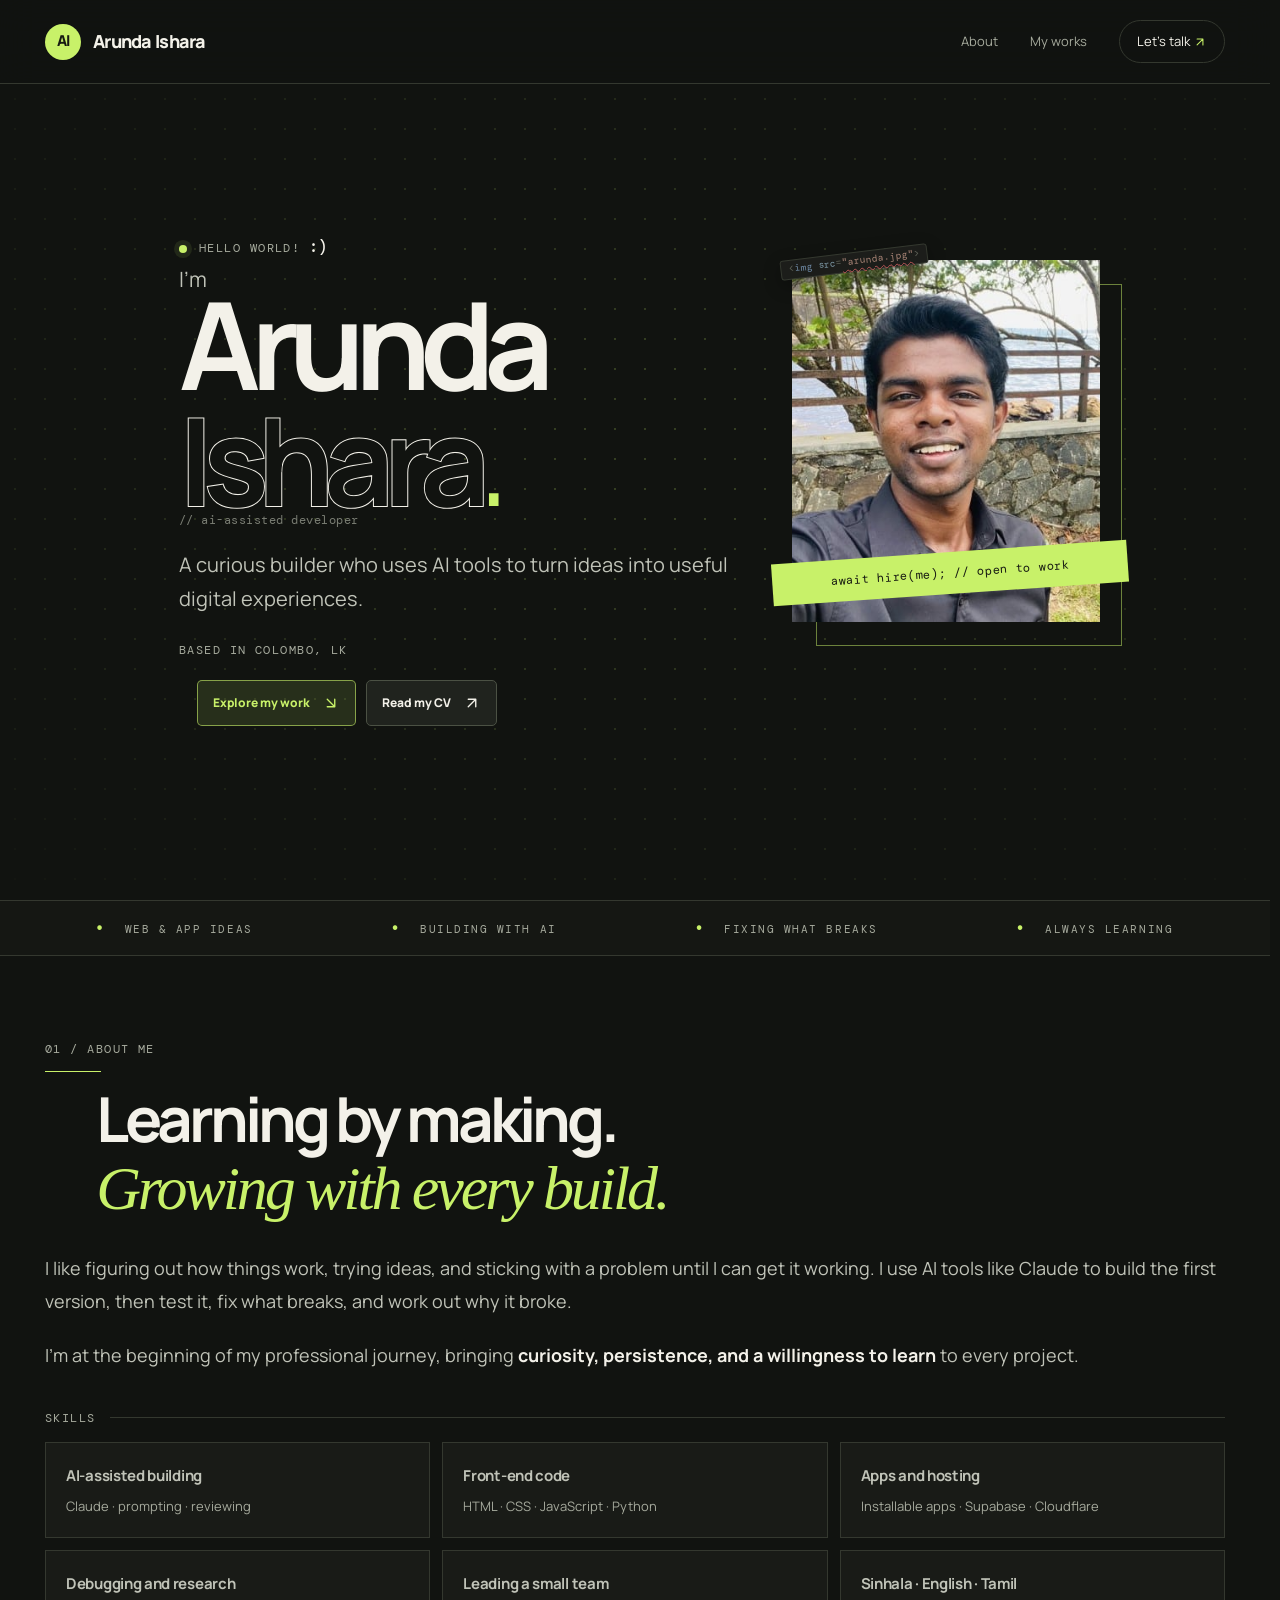
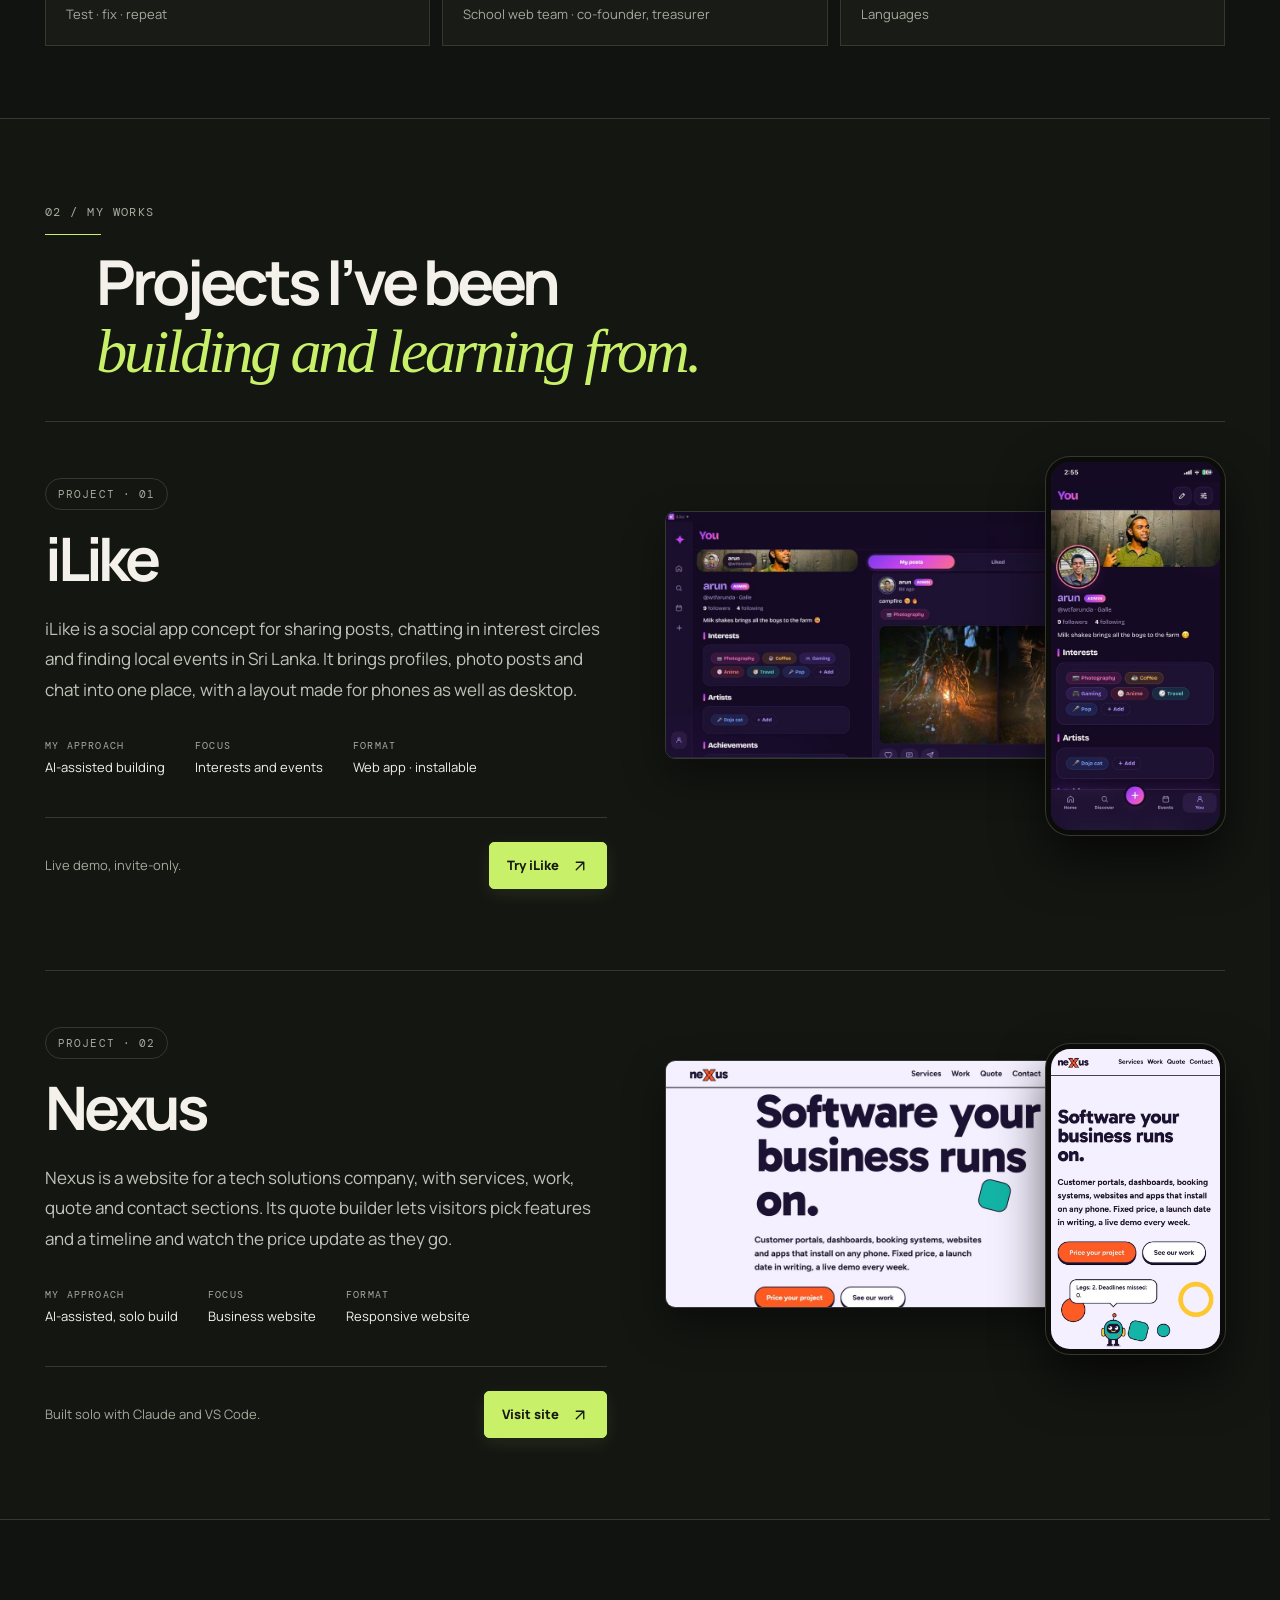
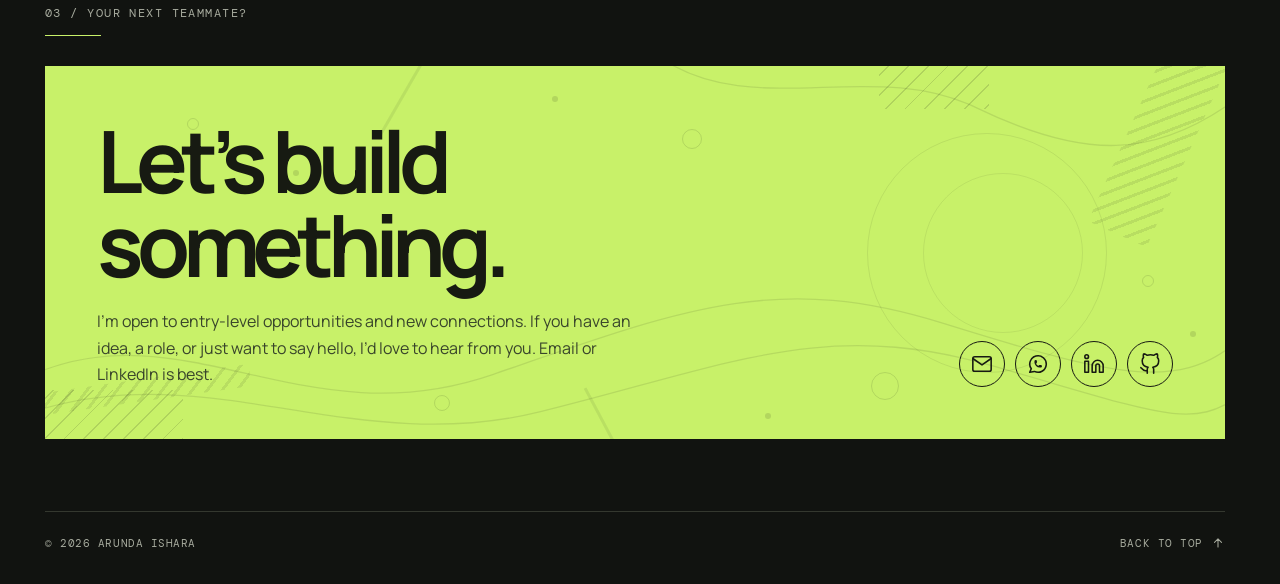
==== commit ba08dfae: "Add files via upload" ====
--- a/index.html
+++ b/index.html
@@ -164,7 +164,7 @@
         <div class="hero-visual">
           <div class="portrait-wrap">
             <div class="portrait-frame"><img class="portrait" src="assets/photo.jpg" fetchpriority="high" width="800" height="940" alt="Portrait of Arunda Ishara with the sea behind him"></div>
-            <span class="portrait-label" data-text="await hire(me); // plzz.."><span class="t-a">await hire(me); // open to work</span><span class="t-b" aria-hidden="true">await hire(me); // plzz..🥲</span></span>
+            <span class="portrait-label" data-text="await hire(me); // plzz.."><span class="t-a">await hire(me); // open to work</span><span class="t-b" aria-hidden="true">await hire(me); // plzz..<span class="emo">🥲</span></span></span>
             <span class="portrait-code" aria-hidden="true"><span class="c-punct">&lt;</span><span class="c-tag">img</span> <span class="c-attr">src</span><span class="c-punct">=</span><span class="c-str squiggle">"arunda.jpg"</span><span class="c-punct">&gt;</span></span>
           </div>
           <div class="hero-actions">
@@ -201,74 +201,58 @@
 
         <div class="about-grid">
           <div class="about-copy reveal">
-            <p>I enjoy exploring what technology can make possible. I like figuring out how things work, trying ideas, and sticking with a problem until I can get it working. I use AI tools like Claude to build the first version, then test it, fix what breaks, and work out why it broke. So far that has meant iLike, an installable social app, and Nexus, a website for a tech solutions company.</p>
+            <p>I like figuring out how things work, trying ideas, and sticking with a problem until I can get it working. I use AI tools like Claude to build the first version, then test it, fix what breaks, and work out why it broke.</p>
             <p>I’m at the beginning of my professional journey, bringing <strong>curiosity, persistence, and a willingness to learn</strong> to every project.</p>
 
-            <div class="about-cols">
-            <div class="about-col">
-            <h3 class="skills-title mono">How I build</h3>
-            <ol class="how stagger">
-              <li><span class="num">01</span><h4>Idea</h4><p>Find something worth making.</p></li>
-              <li><span class="num">02</span><h4>Build with AI</h4><p>Get a first version working.</p></li>
-              <li><span class="num">03</span><h4>Test it</h4><p>Try it on my own phone.</p></li>
-              <li><span class="num">04</span><h4>Improve</h4><p>Fix what breaks, repeat.</p></li>
-            </ol>
-
-            </div>
-
-            <div class="about-col">
             <h3 class="skills-title mono">Skills</h3>
             <div class="skill-grid stagger">
               <div class="skill">
-                <span class="num">01 / BUILD</span>
-                <h4><button class="skill-btn" type="button" aria-expanded="false" aria-controls="tip-build">Installable web apps, built with AI</button></h4>
-                <div class="tip" id="tip-build" data-code="app.improve();
-// TODO: ship it">
-                  <p>Prompt, build, test, repeat. iLike runs as an installable app with a database behind it (Supabase).</p>
-                </div>
-              </div>
-              <div class="skill">
-                <span class="num">02 / DESIGN</span>
-                <h4><button class="skill-btn" type="button" aria-expanded="false" aria-controls="tip-design">HTML, CSS &amp; responsive layouts</button></h4>
-                <div class="tip" id="tip-design" data-code="@media (max-width: 560px)
+                <h4><button class="skill-btn" type="button" aria-expanded="false" aria-controls="tip-ai">AI-assisted building</button></h4>
+                <span class="skill-note">Claude · prompting · reviewing</span>
+                <div class="tip" id="tip-ai" data-code="prompt(idea);
+review(output);">
+                  <p>I use AI tools to build the first version, then read what they wrote and fix it by hand.</p>
+                </div>
+              </div>
+              <div class="skill">
+                <h4><button class="skill-btn" type="button" aria-expanded="false" aria-controls="tip-code">Front-end code</button></h4>
+                <span class="skill-note">HTML · CSS · JavaScript · Python</span>
+                <div class="tip" id="tip-code" data-code="@media (max-width: 560px)
 { .grid { gap: 8px } }">
-                  <p>One layout that holds up on a small phone and a wide monitor. HTML and CSS fundamentals, and a lot of resizing the window.</p>
-                </div>
-              </div>
-              <div class="skill">
-                <span class="num">03 / TOOLS</span>
-                <h4><button class="skill-btn" type="button" aria-expanded="false" aria-controls="tip-tools">Word, Excel &amp; PowerPoint</button></h4>
-                <div class="tip" id="tip-tools" data-code="=SUM(B2:B9)
-=AVERAGE(C2:C9)">
-                  <p>Documents, spreadsheets and slide decks that are tidy, clear and finished on time.</p>
-                </div>
-              </div>
-              <div class="skill">
-                <span class="num">04 / EXPLORE</span>
-                <h4><button class="skill-btn" type="button" aria-expanded="false" aria-controls="tip-explore">Debugging &amp; online research</button></h4>
-                <div class="tip" id="tip-explore" data-code="try { fix(); }
+                  <p>Responsive, mobile-first pages that hold up on a small phone and a wide monitor. Lots of resizing the window.</p>
+                </div>
+              </div>
+              <div class="skill">
+                <h4><button class="skill-btn" type="button" aria-expanded="false" aria-controls="tip-apps">Apps and hosting</button></h4>
+                <span class="skill-note">Installable apps · Supabase · Cloudflare</span>
+                <div class="tip" id="tip-apps" data-code="&quot;display&quot;: &quot;standalone&quot;">
+                  <p>iLike installs like an app, runs on a Supabase database, and is hosted online with Cloudflare.</p>
+                </div>
+              </div>
+              <div class="skill">
+                <h4><button class="skill-btn" type="button" aria-expanded="false" aria-controls="tip-debug">Debugging and research</button></h4>
+                <span class="skill-note">Test · fix · repeat</span>
+                <div class="tip" id="tip-debug" data-code="try { fix(); }
 catch { search(); }">
-                  <p>When something breaks I read the docs, search for answers, and keep trying until it runs.</p>
-                </div>
-              </div>
-              <div class="skill">
-                <span class="num">05 / PEOPLE</span>
-                <h4><button class="skill-btn" type="button" aria-expanded="false" aria-controls="tip-people">Teamwork &amp; clear communication</button></h4>
-                <div class="tip" id="tip-people" data-code="git pull --rebase
+                  <p>When something breaks I read the docs, search for answers, and keep going until it runs. VS Code, Git and GitHub keep track of every change.</p>
+                </div>
+              </div>
+              <div class="skill">
+                <h4><button class="skill-btn" type="button" aria-expanded="false" aria-controls="tip-team">Leading a small team</button></h4>
+                <span class="skill-note">School web team · co-founder, treasurer</span>
+                <div class="tip" id="tip-team" data-code="team.plan();
 // stay in sync">
-                  <p>I listen first, ask when I’m unsure, and keep people updated on how things are going.</p>
-                </div>
-              </div>
-              <div class="skill">
-                <span class="num">06 / LANGUAGES</span>
+                  <p>I co-founded my school’s web team, managed its budget, and ran its social media and media coverage.</p>
+                </div>
+              </div>
+              <div class="skill">
                 <h4><button class="skill-btn" type="button" aria-expanded="false" aria-controls="tip-lang">Sinhala · English · Tamil</button></h4>
+                <span class="skill-note">Languages</span>
                 <div class="tip" id="tip-lang" data-code="say(&quot;ආයුබෝවන්&quot;);
 say(&quot;வணக்கம்&quot;);">
                   <p>I can work and chat in all three, which helps when talking to different people.</p>
                 </div>
               </div>
-            </div>
-            </div>
             </div>
           </div>
         </div>
@@ -284,7 +268,7 @@
         </div>
 
         <article class="project reveal">
-          <span class="project-tag">FEATURED PROJECT · 01</span>
+          <span class="project-tag">PROJECT · 01</span>
 
           <div class="project-title">
             <h3>iLike</h3>
--- a/styles.css
+++ b/styles.css
@@ -569,7 +569,7 @@
   animation: strip-ghost-b 6s steps(1, end) infinite;
 }
 
-/* Two glitch bursts per 6s: "open to work" glitches into "plzzz", that holds for 0.75s, then it glitches back */
+/* 6s loop: "open to work" glitches into "plzz.." (0.35s), holds for 0.7s, then buzzes out and snaps back (0.1s) */
 @keyframes strip-flicker {
   0% { transform: rotate(-4deg); opacity: 1; }
   77% { opacity: 0.45; }
@@ -579,26 +579,22 @@
   80% { transform: rotate(-4deg) translate(-2px, 0); opacity: 1; }
   80.5% { transform: rotate(-4deg) translate(2px, -1px) skewX(-4deg); }
   81% { transform: rotate(-4deg); opacity: 1; }
-  93.5% { opacity: 0.45; }
-  94% { opacity: 1; }
-  94.5% { transform: rotate(-4deg) translate(-3px, 0) skewX(-8deg); }
-  95.5% { transform: rotate(-4deg) translate(3px, 1px) skewX(6deg); opacity: 0.8; }
-  96.5% { transform: rotate(-4deg) translate(-2px, 0); opacity: 1; }
-  97% { transform: rotate(-4deg) translate(2px, -1px) skewX(-4deg); }
-  97.5% { transform: rotate(-4deg); opacity: 1; }
-  100% { transform: rotate(-4deg); opacity: 1; }
+  92.7% { opacity: 0.25; transform: rotate(-4deg) translate(2px, 0); }
+  93.1% { opacity: 1; transform: rotate(-4deg) translate(-2px, 0); }
+  93.5% { opacity: 0.3; transform: rotate(-4deg) translate(1px, 0); }
+  93.9%, 100% { opacity: 1; transform: rotate(-4deg); }
 }
 
 @keyframes strip-text-a {
   0%, 78.9% { opacity: 1; }
-  79%, 95.4% { opacity: 0; }
-  95.5%, 100% { opacity: 1; }
+  79%, 92.6% { opacity: 0; }
+  92.7%, 100% { opacity: 1; }
 }
 
 @keyframes strip-text-b {
   0%, 78.9% { opacity: 0; }
-  79%, 95.4% { opacity: 1; }
-  95.5%, 100% { opacity: 0; }
+  79%, 92.6% { opacity: 1; }
+  92.7%, 100% { opacity: 0; }
 }
 
 @keyframes strip-ghost-a {
@@ -608,11 +604,6 @@
   79.5% { opacity: 1; transform: translate(-2px, 0); clip-path: inset(20% 0 40% 0); }
   80.5% { opacity: 1; transform: translate(-3px, 0); clip-path: inset(0 0 30% 0); }
   81.5% { opacity: 0; }
-  94% { opacity: 1; transform: translate(-3px, 0); clip-path: inset(0 0 55% 0); }
-  95% { opacity: 1; transform: translate(3px, 0); clip-path: inset(45% 0 0 0); }
-  96% { opacity: 1; transform: translate(-2px, 0); clip-path: inset(20% 0 40% 0); }
-  97% { opacity: 1; transform: translate(-3px, 0); clip-path: inset(0 0 30% 0); }
-  98% { opacity: 0; }
 }
 
 @keyframes strip-ghost-b {
@@ -622,11 +613,6 @@
   79.5% { opacity: 1; transform: translate(2px, 0); clip-path: inset(55% 0 5% 0); }
   80.5% { opacity: 1; transform: translate(3px, 0); clip-path: inset(40% 0 0 0); }
   81.5% { opacity: 0; }
-  94% { opacity: 1; transform: translate(3px, 0); clip-path: inset(50% 0 0 0); }
-  95% { opacity: 1; transform: translate(-3px, 0); clip-path: inset(0 0 50% 0); }
-  96% { opacity: 1; transform: translate(2px, 0); clip-path: inset(55% 0 5% 0); }
-  97% { opacity: 1; transform: translate(3px, 0); clip-path: inset(40% 0 0 0); }
-  98% { opacity: 0; }
 }
 
 .portrait-label .t-a,
@@ -643,6 +629,11 @@
   padding: inherit;
   opacity: 0;
   animation-name: strip-text-b;
+}
+
+/* emoji come from a taller fallback font; line-height 0 stops them from pushing the text down */
+.portrait-label .emo {
+  line-height: 0;
 }
 
 /* Editor-style title: <img src="..."> with a VS Code error squiggle */
@@ -984,13 +975,16 @@
   }
 }
 
-.skill .num {
-  font: 11px var(--mono);
-  color: var(--accent);
+.skill-note {
+  display: block;
+  margin-top: 7px;
+  color: var(--muted);
+  font-size: 13px;
+  line-height: 1.5;
 }
 
 .skill h4 {
-  margin: 13px 0 0;
+  margin: 0;
   font-size: 15px;
   letter-spacing: -0.02em;
 }
@@ -1102,35 +1096,6 @@
   pointer-events: none;
 }
 
-/* "How I build": four plain steps */
-.how {
-  display: grid;
-  grid-template-columns: repeat(4, 1fr);
-  gap: 18px;
-  margin: 16px 0 0;
-  padding: 0;
-  list-style: none;
-}
-
-.how .num {
-  font: 11px var(--mono);
-  color: var(--accent);
-}
-
-.how h4 {
-  margin: 6px 0 4px;
-  color: var(--ink);
-  font-size: 15px;
-  letter-spacing: -0.02em;
-}
-
-.about-copy .how p {
-  margin: 0;
-  color: var(--muted);
-  font-size: 14px;
-  line-height: 1.55;
-}
-
 /* --------------------------------------------------------------------------
    9. Project
    -------------------------------------------------------------------------- */
@@ -1829,11 +1794,6 @@
     gap: 8px;
   }
 
-  .how {
-    grid-template-columns: 1fr 1fr;
-    gap: 22px 16px;
-  }
-
   .skill {
     min-height: 100px;
     padding: 15px;
@@ -1841,6 +1801,10 @@
 
   .skill h4 {
     font-size: 13px;
+  }
+
+  .skill-note {
+    font-size: 12px;
   }
 
   /* Project */
@@ -2022,34 +1986,13 @@
     max-width: none; /* full width */
   }
 
-  .about-cols {
-    display: grid;
-    grid-template-columns: 1.2fr 0.8fr; /* Skills (wide) on the left, How I build on the right */
-    gap: 56px;
-    align-items: start;
-    margin-top: 44px;
-  }
-
-  .about-col .skills-title {
-    margin-top: 0;
-  }
-
-  .how {
-    grid-template-columns: repeat(2, 1fr);
-    gap: 24px 18px;
-  }
-
   .skill-grid {
-    grid-template-columns: repeat(3, 1fr); /* 3 x 2, so both blocks end at about the same height */
+    grid-template-columns: repeat(3, 1fr); /* 3 x 2 */
   }
 
   .skill {
     min-height: 96px;
   }
-
-  /* swap sides: Skills first, How I build second */
-  .about-col:nth-child(1) { order: 2; }
-  .about-col:nth-child(2) { order: 1; }
 
   /* section titles nudged a bit to the right */
   .section-title {
@@ -2180,9 +2123,17 @@
 /* Nexus phone screenshot is cropped to the page area, so give it its own shape */
 .project--nexus .shot-phone { aspect-ratio: 600 / 1039; top: 4%; }
 
-/* space between project cards */
+/* a line above each project (under the section title and between the two), same length as the content */
 .project + .project {
   margin-top: 72px;
+}
+
+.section-head + .project {
+  margin-top: 36px; /* room between the title and the line */
+}
+
+.section-head + .project,
+.project + .project {
   padding-top: 56px;
   border-top: 1px solid var(--line);
 }
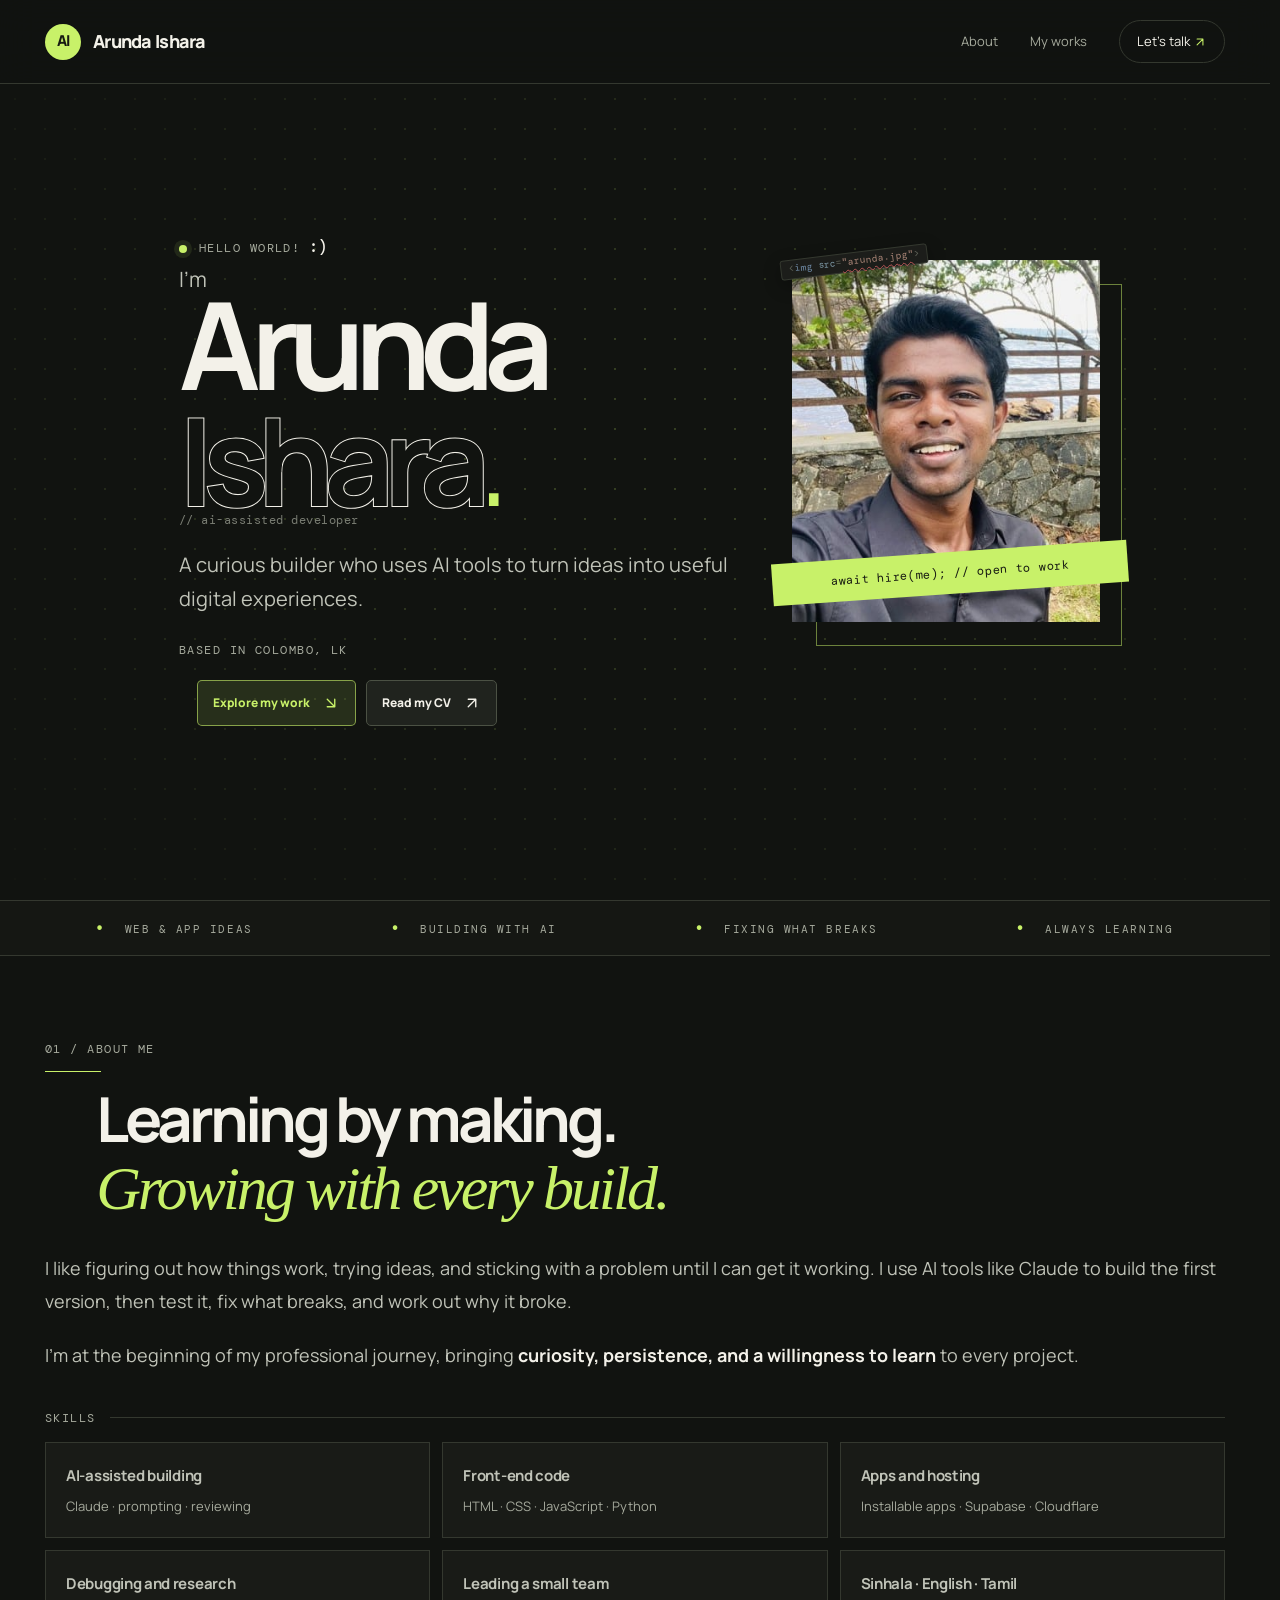
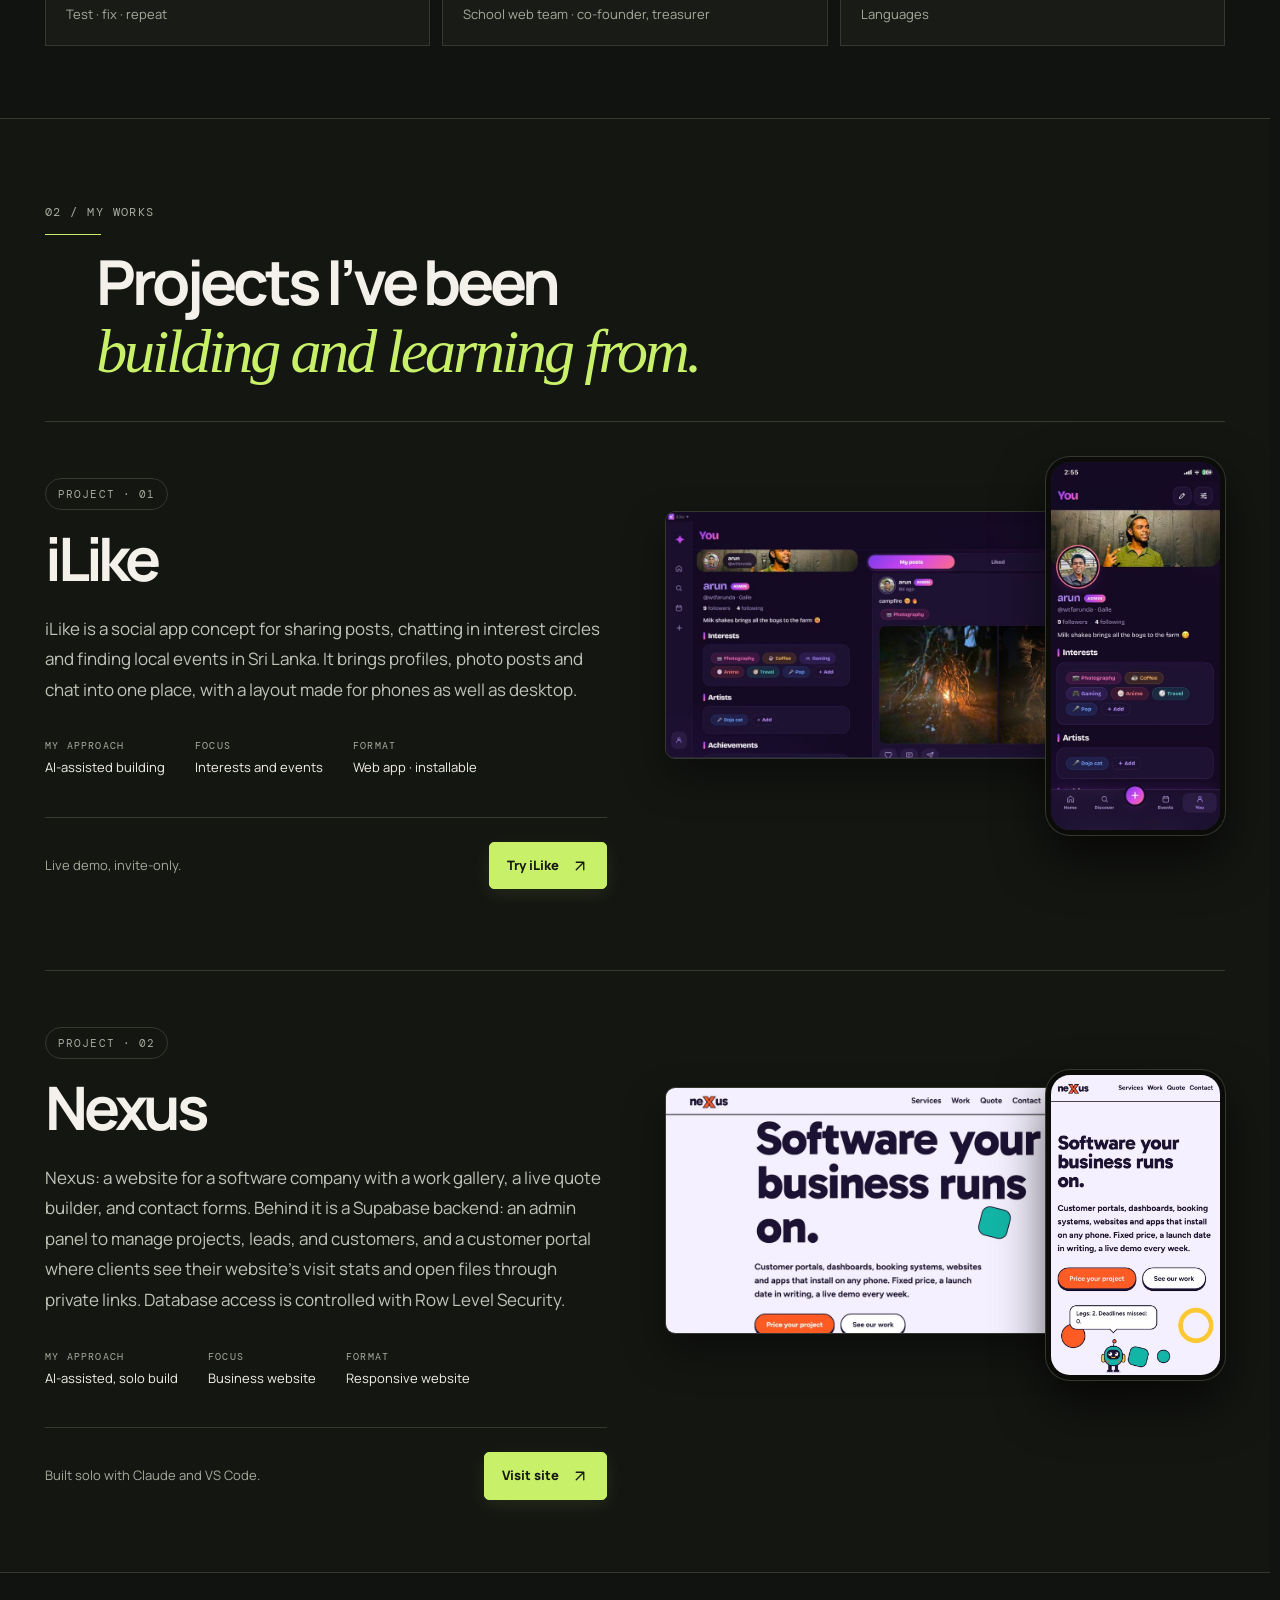
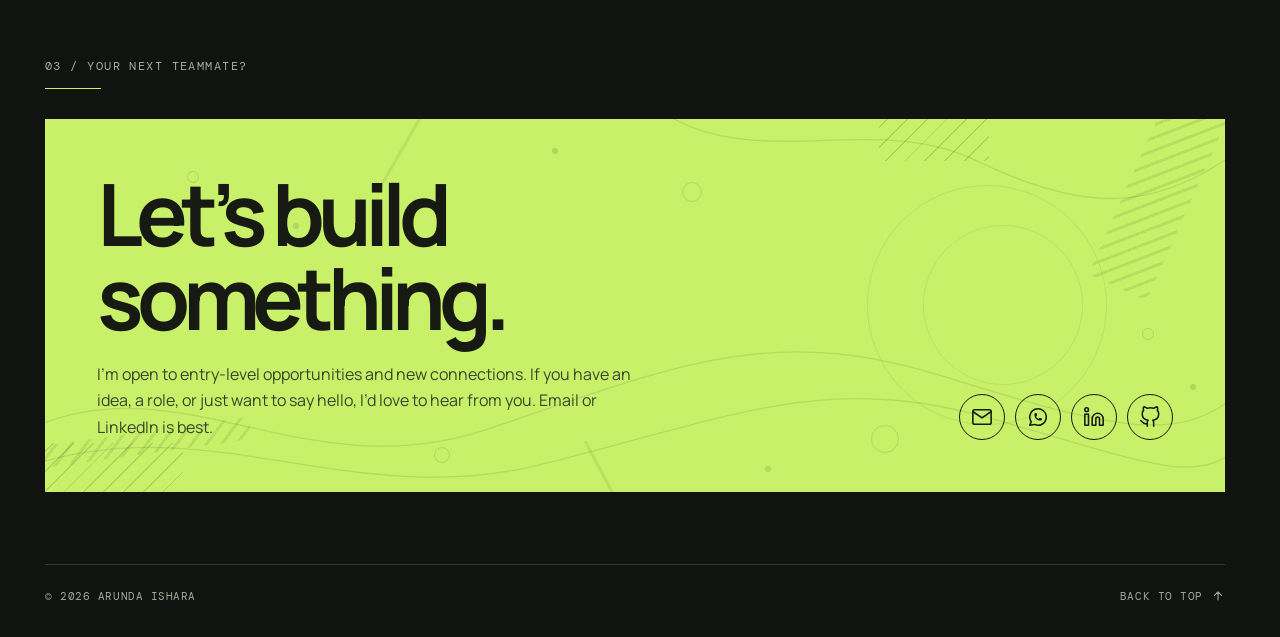
==== commit 41077b7e: "Revise Nexus project description for clarity Updated project description to provide more details abo" ====
--- a/index.html
+++ b/index.html
@@ -61,8 +61,8 @@
   <link rel="preconnect" href="https://fonts.googleapis.com">
   <link rel="preconnect" href="https://fonts.gstatic.com" crossorigin>
   <!-- fonts load without blocking the first paint -->
-  <link rel="stylesheet" href="https://fonts.googleapis.com/css2?family=Caveat:wght@600&family=DM+Mono:wght@400;500&family=Manrope:wght@400;500;600;700;800&family=Noto+Sans+Sinhala:wght@400&family=Noto+Sans+Tamil:wght@400&display=swap" media="print" onload="this.media='all'">
-  <noscript><link rel="stylesheet" href="https://fonts.googleapis.com/css2?family=Caveat:wght@600&family=DM+Mono:wght@400;500&family=Manrope:wght@400;500;600;700;800&family=Noto+Sans+Sinhala:wght@400&family=Noto+Sans+Tamil:wght@400&display=swap"></noscript>
+  <link rel="stylesheet" href="https://fonts.googleapis.com/css2?family=DM+Mono:wght@400;500&family=Manrope:wght@400;500;600;700;800&family=Noto+Sans+Sinhala:wght@400&family=Noto+Sans+Tamil:wght@400&display=swap" media="print" onload="this.media='all'">
+  <noscript><link rel="stylesheet" href="https://fonts.googleapis.com/css2?family=DM+Mono:wght@400;500&family=Manrope:wght@400;500;600;700;800&family=Noto+Sans+Sinhala:wght@400&family=Noto+Sans+Tamil:wght@400&display=swap"></noscript>
   <link rel="stylesheet" href="styles.css">
   <script src="main.js" defer></script>
 </head>
@@ -103,7 +103,6 @@
     <section class="intro" id="content" tabindex="-1" aria-label="Introduction">
       <div class="hero-bg" aria-hidden="true">
         <div class="hero-grid"></div>
-        <div class="hero-glow"></div>
         <pre class="hero-code"><code><span class="c">&lt;!-- index.html --&gt;</span>
 &lt;<span class="k">section</span> <span class="p">class</span>=<span class="s">"intro"</span>&gt;
   &lt;<span class="k">h1</span>&gt;Arunda Ishara&lt;/<span class="k">h1</span>&gt;
@@ -299,7 +298,7 @@
 
           <div class="project-bottom">
             <p>Live demo, invite-only.</p>
-            <a class="text-link" href="https://iliketeam.github.io/landing/" target="_blank" rel="noopener noreferrer">
+            <a class="text-link" href="https://landing.arunda.workers.dev/" target="_blank" rel="noopener noreferrer">
               Try iLike
               <svg class="icon icon--lg" aria-hidden="true"><use href="#i-arrow-up-right"/></svg>
             </a>
@@ -314,7 +313,7 @@
           </div>
 
           <p class="project-description">
-            Nexus is a website for a tech solutions company, with services, work, quote and contact sections. Its quote builder lets visitors pick features and a timeline and watch the price update as they go.
+            Nexus: a website for a software company with a work gallery, a live quote builder, and contact forms. Behind it is a Supabase backend: an admin panel to manage projects, leads, and customers, and a customer portal where clients see their website's visit stats and open files through private links. Database access is controlled with Row Level Security.
           </p>
 
           <div class="project-meta">
@@ -338,7 +337,7 @@
 
           <div class="project-bottom">
             <p>Built solo with Claude and VS Code.</p>
-            <a class="text-link" href="https://nexusportalsteam-maker.github.io/nexus-portals/" target="_blank" rel="noopener noreferrer">
+            <a class="text-link" href="https://arund-dev.github.io/nexus-portals/" target="_blank" rel="noopener noreferrer">
               Visit site
               <svg class="icon icon--lg" aria-hidden="true"><use href="#i-arrow-up-right"/></svg>
             </a>
--- a/styles.css
+++ b/styles.css
@@ -2002,13 +2002,11 @@
 
 
 /* --------------------------------------------------------------------------
-   Desktop hero extras: dot grid + mouse glow, terminal strip, hand-drawn marks.
+   Desktop hero extras: dot grid + mouse glow.
    Hidden by default so the mobile site is untouched; shown at 801px and up.
    The old typo-fixing code background is hidden on desktop only.
    -------------------------------------------------------------------------- */
-.hero-grid,
-.hero-glow,
-.photo-note {
+.hero-grid {
   display: none;
 }
 
@@ -2042,65 +2040,6 @@
     -webkit-mask-image: radial-gradient(circle 190px at var(--mx, 50%) var(--my, 50%), #000, transparent);
     mask-image: radial-gradient(circle 190px at var(--mx, 50%) var(--my, 50%), #000, transparent);
   }
-
-  /* arrow + scribble note pointing to the photo */
-  .photo-note {
-    display: block;
-    position: absolute;
-    z-index: 3;
-    top: 14px;
-    right: calc(100% + 14px); /* sits just left of the photo */
-    color: var(--accent);
-    pointer-events: none;
-    transform: rotate(-5deg);
-  }
-
-  .photo-note-text {
-    display: block;
-    font: 600 22px/1 Caveat, "Segoe Print", "Bradley Hand", "Comic Sans MS", cursive;
-    white-space: nowrap;
-  }
-
-  .photo-note-arrow {
-    display: block;
-    width: 96px;
-    height: 62px;
-    margin: 2px -62px 0 auto; /* arrow reaches past the note, over the photo */
-    overflow: visible;
-    fill: none;
-    stroke: var(--accent);
-    stroke-width: 2.2;
-    stroke-linecap: round;
-    stroke-linejoin: round;
-    transform: rotate(-6deg);
-    transform-origin: center;
-  }
-
-  .photo-note-arrow path {
-    vector-effect: non-scaling-stroke;
-    stroke-dasharray: 1;
-    stroke-dashoffset: 0;
-    animation: hand-draw 0.8s 1.1s cubic-bezier(0.4, 0, 0.2, 1) backwards;
-  }
-
-  .photo-note-arrow .head {
-    animation-delay: 1.8s;
-    animation-duration: 0.3s;
-  }
-
-  .photo-note-text {
-    animation: note-in 0.6s 1s ease-out backwards;
-  }
-
-  @keyframes hand-draw {
-    from { stroke-dashoffset: 1; }
-    to   { stroke-dashoffset: 0; }
-  }
-
-  @keyframes note-in {
-    from { opacity: 0; transform: translateY(6px); }
-    to   { opacity: 1; transform: none; }
-  }
 }
 
 
